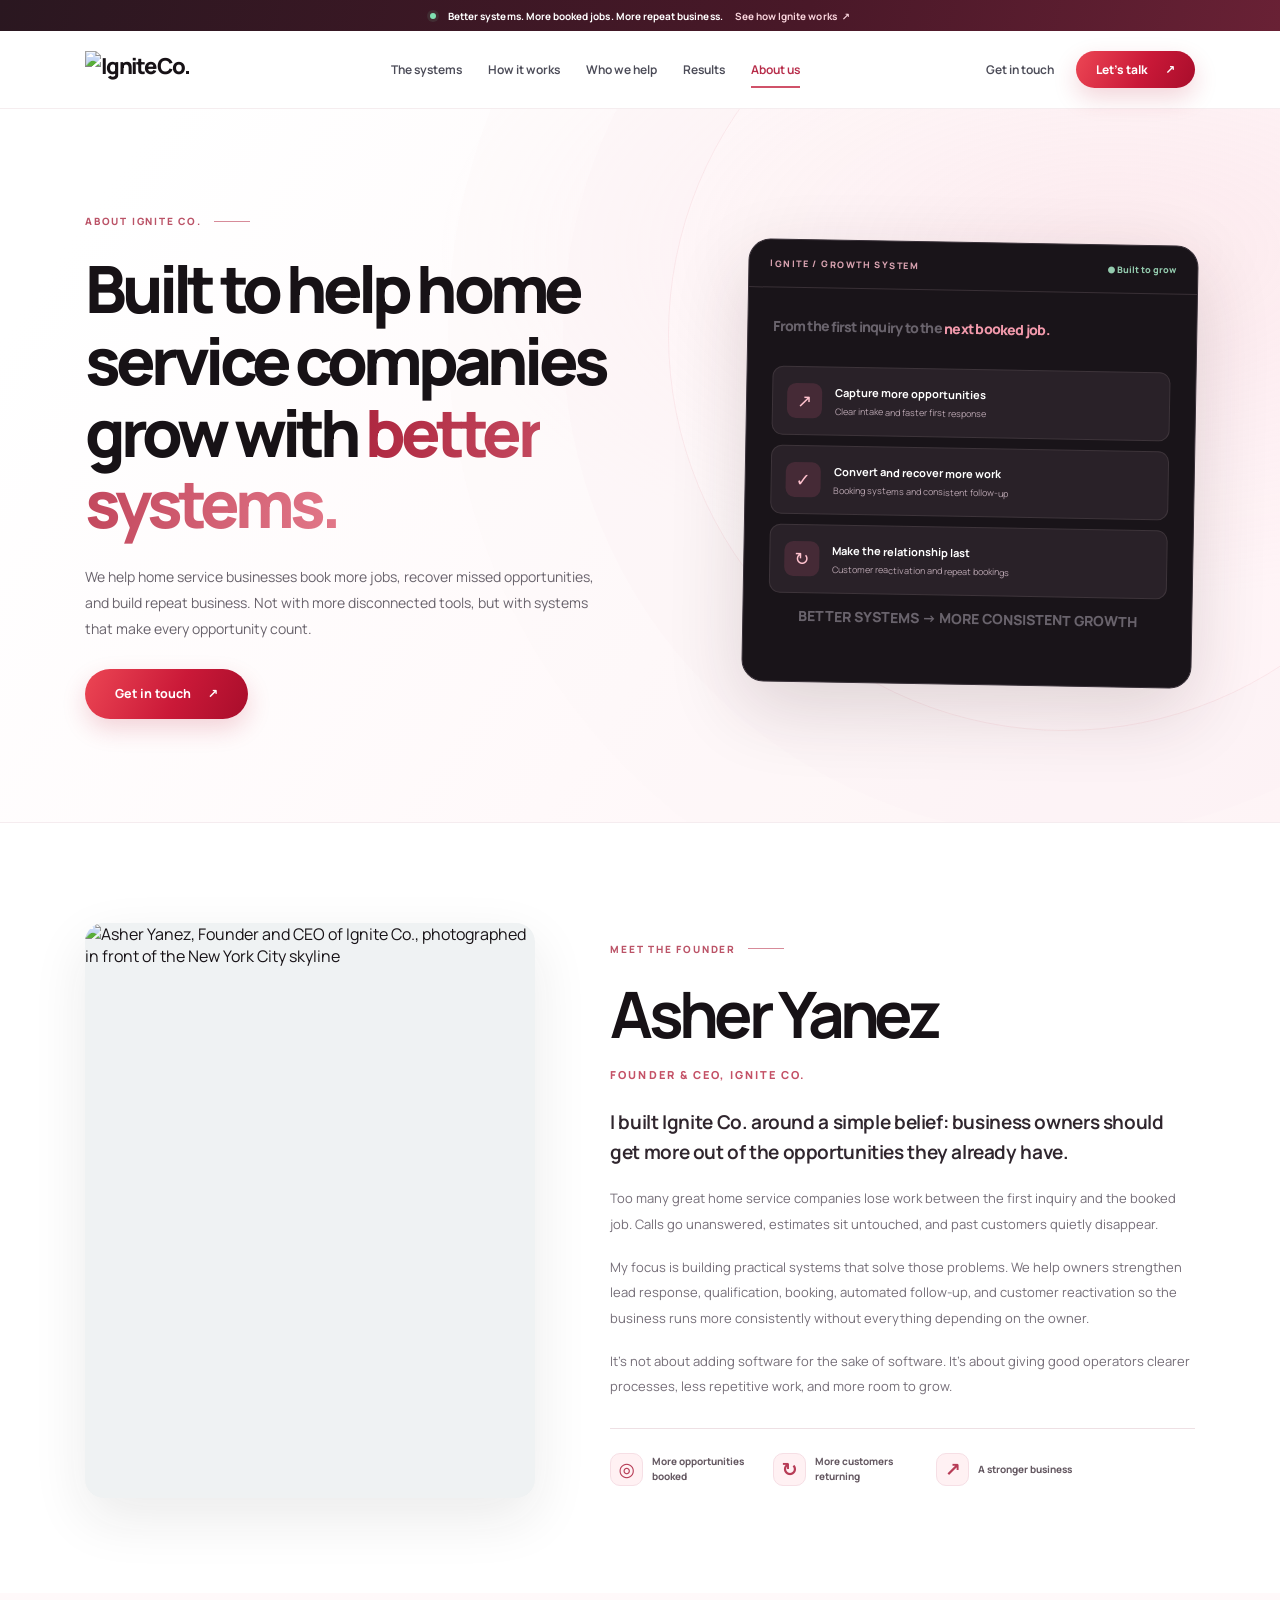
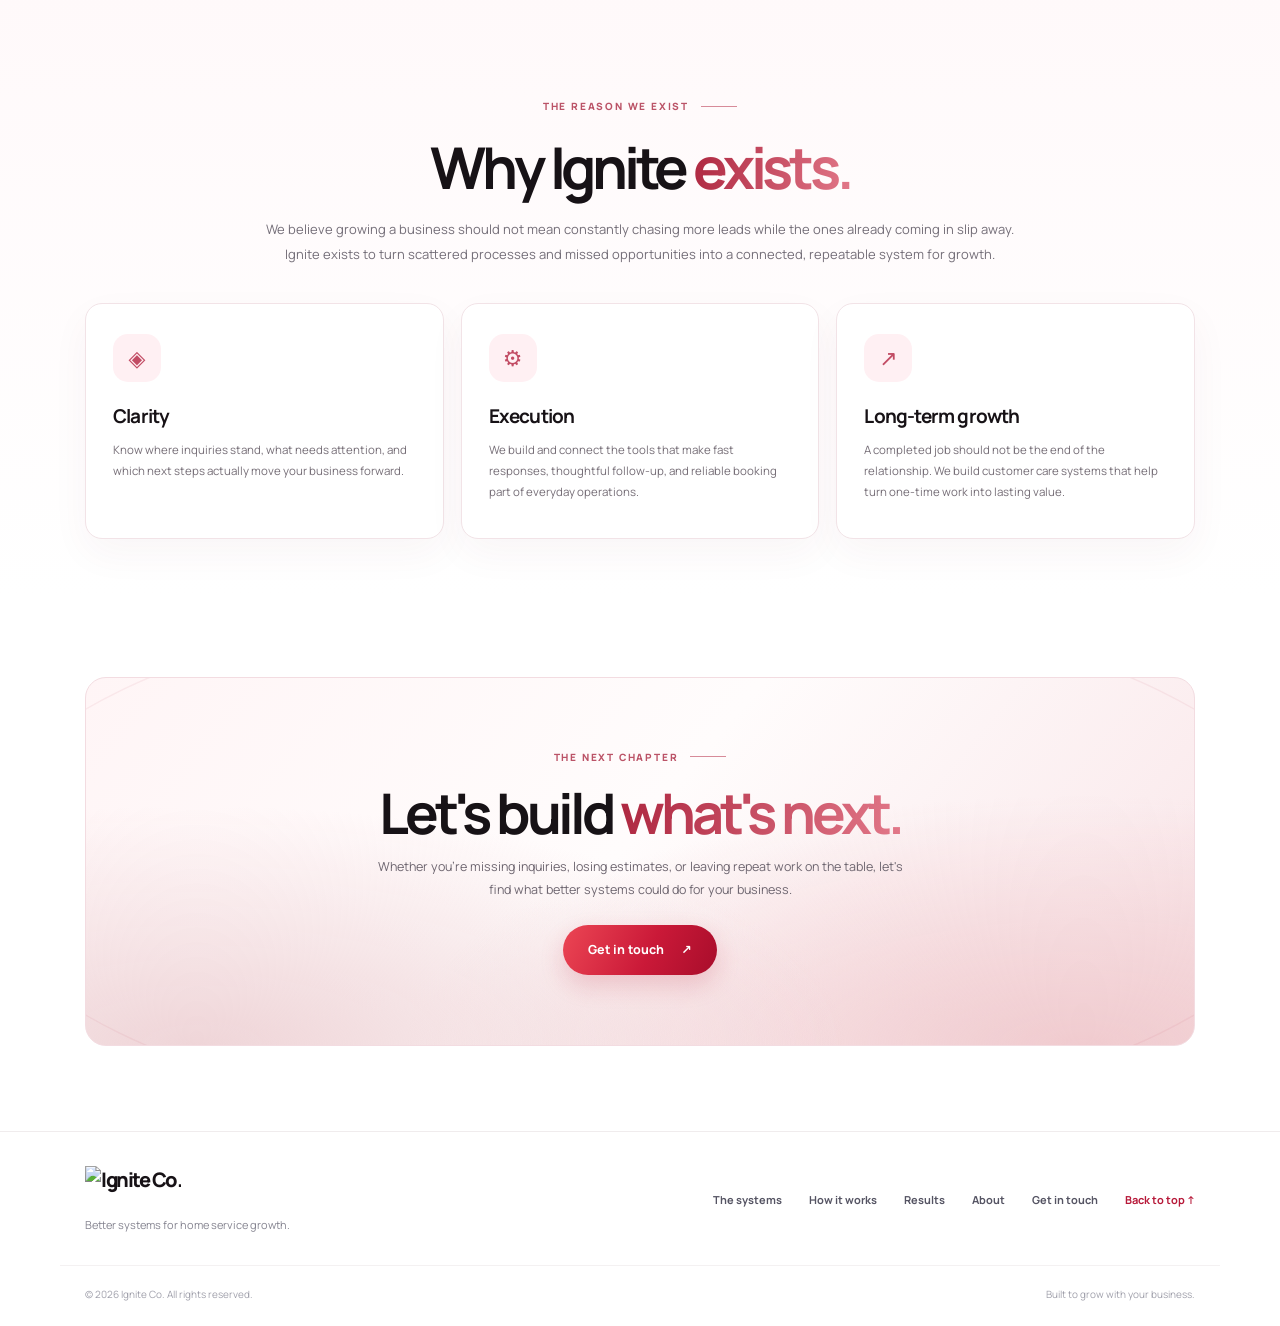
==== about.html @ 71e0bcae "Create Ignite Co. About Us and founder page" ====
<!doctype html>
<html lang="en">
<head>
  <meta charset="UTF-8" />
  <meta name="viewport" content="width=device-width, initial-scale=1" />
  <meta name="theme-color" content="#fff8f8" />
  <meta name="description" content="Meet Asher Yanez, Founder and CEO of Ignite Co. Discover why Ignite builds better lead response, booking, follow-up, and repeat-customer systems for home service businesses." />
  <link rel="canonical" href="https://www.igniteco.org/about.html" />
  <meta property="og:type" content="website" />
  <meta property="og:title" content="About Ignite Co. | Better Systems for Home Service Growth" />
  <meta property="og:description" content="Meet the founder and discover why Ignite Co. helps home service companies book more jobs and earn repeat business through stronger systems." />
  <meta property="og:url" content="https://www.igniteco.org/about.html" />
  <meta property="og:image" content="https://www.igniteco.org/asher-yanez.webp" />
  <link rel="icon" href="https://assets.cdn.filesafe.space/bF1dT8IAVuvat84LkAVe/media/6a03b7c8f90b5bc73b099791.png" type="image/png" />
  <link rel="preconnect" href="https://fonts.googleapis.com" />
  <link rel="preconnect" href="https://fonts.gstatic.com" crossorigin />
  <link href="https://fonts.googleapis.com/css2?family=DM+Sans:wght@400;500;600;700&family=Manrope:wght@400;500;600;700;800&display=swap" rel="stylesheet" />
  <link rel="stylesheet" href="./styles.css" />
  <link rel="stylesheet" href="./enhancements.css" />
  <link rel="stylesheet" href="./about.css" />
  <script type="application/ld+json">{"@context":"https://schema.org","@type":"AboutPage","url":"https://www.igniteco.org/about.html","name":"About Ignite Co.","description":"About Ignite Co. and its founder, Asher Yanez.","mainEntity":{"@type":"Organization","name":"Ignite Co.","url":"https://www.igniteco.org/","founder":{"@type":"Person","name":"Asher Yanez","jobTitle":"Founder and CEO"}}}</script>
  <title>About Ignite Co. | Meet Founder & CEO Asher Yanez</title>
</head>
<body class="about-page">
  <div class="announcement"><span class="announcement-dot"></span><span>Better systems. More booked jobs. More repeat business.</span><a href="./#how-it-works">See how Ignite works <span aria-hidden="true">↗</span></a></div>
  <header class="header" id="top">
    <div class="nav-shell">
      <a class="brand" href="./" aria-label="Ignite Co. homepage"><img class="brand-logo" src="https://assets.cdn.filesafe.space/bF1dT8IAVuvat84LkAVe/media/6a03b7c8f90b5bc73b099791.png" alt="Ignite Co." /></a>
      <nav class="nav-links" aria-label="Main navigation"><a href="./#systems">The systems</a><a href="./#how-it-works">How it works</a><a href="./#industries">Who we help</a><a href="./#results">Results</a><a href="./about.html" class="nav-active" aria-current="page">About us</a></nav>
      <div class="nav-actions"><a class="nav-contact" href="./#contact">Get in touch</a><a href="./#contact" class="btn btn-dark btn-nav">Let's talk <span aria-hidden="true">↗</span></a></div>
      <button class="menu-toggle" id="menu-toggle" aria-label="Open navigation" aria-expanded="false" aria-controls="mobile-menu" type="button"><span></span><span></span><span></span></button>
    </div>
    <nav id="mobile-menu" class="mobile-menu" aria-label="Mobile navigation" hidden><a href="./">Home</a><a href="./#systems">The systems</a><a href="./#how-it-works">How it works</a><a href="./#industries">Who we help</a><a href="./#results">Results</a><a href="./about.html" aria-current="page">About us</a><a class="mobile-cta" href="./#contact">Let's talk ↗</a></nav>
  </header>
  <main>
    <section class="about-hero" aria-labelledby="about-title">
      <div class="container about-hero-layout">
        <div>
          <span class="about-eyebrow">ABOUT IGNITE CO.</span>
          <h1 id="about-title">Built to help home service companies grow with <em>better systems.</em></h1>
          <p>We help home service businesses book more jobs, recover missed opportunities, and build repeat business. Not with more disconnected tools, but with systems that make every opportunity count.</p>
          <a class="btn btn-dark btn-large" href="./#contact">Get in touch <span aria-hidden="true">↗</span></a>
        </div>
        <div class="about-hero-diagram" aria-label="Ignite Co. growth framework">
          <div class="about-diagram-top"><span>IGNITE / GROWTH SYSTEM</span><span>● Built to grow</span></div>
          <div class="about-diagram-inner">
            <p class="about-diagram-heading">From the first inquiry to the <span>next booked job.</span></p>
            <div class="about-diagram-step"><span class="about-diagram-icon" aria-hidden="true">↗</span><div><strong>Capture more opportunities</strong><small>Clear intake and faster first response</small></div></div>
            <div class="about-diagram-step"><span class="about-diagram-icon" aria-hidden="true">✓</span><div><strong>Convert and recover more work</strong><small>Booking systems and consistent follow-up</small></div></div>
            <div class="about-diagram-step"><span class="about-diagram-icon" aria-hidden="true">↻</span><div><strong>Make the relationship last</strong><small>Customer reactivation and repeat bookings</small></div></div>
            <p class="about-diagram-end">BETTER SYSTEMS → MORE CONSISTENT GROWTH</p>
          </div>
        </div>
      </div>
    </section>
    <section class="about-founder" aria-labelledby="founder-name">
      <div class="container about-founder-layout">
        <div class="about-portrait"><img src="./asher-yanez.webp" alt="Asher Yanez, Founder and CEO of Ignite Co., photographed in front of the New York City skyline" width="460" height="691" fetchpriority="high" /></div>
        <div class="about-founder-info">
          <span class="about-eyebrow">MEET THE FOUNDER</span>
          <h2 id="founder-name">Asher Yanez</h2>
          <span class="about-role">Founder &amp; CEO, Ignite Co.</span>
          <p class="about-founder-lead">I built Ignite Co. around a simple belief: business owners should get more out of the opportunities they already have.</p>
          <p>Too many great home service companies lose work between the first inquiry and the booked job. Calls go unanswered, estimates sit untouched, and past customers quietly disappear.</p>
          <p>My focus is building practical systems that solve those problems. We help owners strengthen lead response, qualification, booking, automated follow-up, and customer reactivation so the business runs more consistently without everything depending on the owner.</p>
          <p>It's not about adding software for the sake of software. It's about giving good operators clearer processes, less repetitive work, and more room to grow.</p>
          <div class="about-founder-signature">
            <div><i aria-hidden="true">◎</i> More opportunities booked</div>
            <div><i aria-hidden="true">↻</i> More customers returning</div>
            <div><i aria-hidden="true">↗</i> A stronger business</div>
          </div>
        </div>
      </div>
    </section>
    <section class="about-purpose" aria-labelledby="about-why">
      <div class="container">
        <div class="about-purpose-head">
          <span class="about-eyebrow">THE REASON WE EXIST</span>
          <h2 id="about-why" class="about-section-title">Why Ignite <em>exists.</em></h2>
          <p>We believe growing a business should not mean constantly chasing more leads while the ones already coming in slip away. Ignite exists to turn scattered processes and missed opportunities into a connected, repeatable system for growth.</p>
        </div>
        <div class="about-values">
          <article class="about-value"><span class="about-value-icon" aria-hidden="true">◈</span><h3>Clarity</h3><p>Know where inquiries stand, what needs attention, and which next steps actually move your business forward.</p></article>
          <article class="about-value"><span class="about-value-icon" aria-hidden="true">⚙</span><h3>Execution</h3><p>We build and connect the tools that make fast responses, thoughtful follow-up, and reliable booking part of everyday operations.</p></article>
          <article class="about-value"><span class="about-value-icon" aria-hidden="true">↗</span><h3>Long-term growth</h3><p>A completed job should not be the end of the relationship. We build customer care systems that help turn one-time work into lasting value.</p></article>
        </div>
      </div>
    </section>
    <section class="about-ending" aria-labelledby="about-cta-title">
      <div class="container"><div class="about-ending-card">
        <span class="about-eyebrow">THE NEXT CHAPTER</span>
        <h2 id="about-cta-title">Let's build <em>what's next.</em></h2>
        <p>Whether you're missing inquiries, losing estimates, or leaving repeat work on the table, let's find what better systems could do for your business.</p>
        <a href="./#contact" class="btn btn-dark btn-large">Get in touch <span aria-hidden="true">↗</span></a>
      </div></div>
    </section>
  </main>
  <footer class="footer about-footer">
    <div class="container footer-inner">
      <div><a class="brand footer-brand" href="./"><img class="brand-logo" src="https://assets.cdn.filesafe.space/bF1dT8IAVuvat84LkAVe/media/6a03b7c8f90b5bc73b099791.png" alt="Ignite Co." loading="lazy" /></a><p>Better systems for home service growth.</p></div>
      <div class="footer-right"><a href="./#systems">The systems</a><a href="./#how-it-works">How it works</a><a href="./#results">Results</a><a href="./about.html" aria-current="page">About</a><a href="./#contact">Get in touch</a><a href="#top" class="back-top">Back to top ↑</a></div>
    </div>
    <div class="container footer-bottom"><span>© <span id="year">2026</span> Ignite Co. All rights reserved.</span><span>Built to grow with your business.</span></div>
  </footer>
  <script src="./about.js" defer></script>
</body>
</html>
---- styles.css ----
:root{--ink:#100c0d;--muted:#747680;--line:#e7e8eb;--brand:#da5b70;--purple:#f4788d;--green:#68dba1;--font:'Manrope',system-ui,-apple-system,BlinkMacSystemFont,sans-serif}*{box-sizing:border-box}html{scroll-behavior:smooth;scroll-padding-top:96px}body{margin:0;color:var(--ink);font-family:var(--font);background:#fff;-webkit-font-smoothing:antialiased;overflow-x:hidden}a{color:inherit;text-decoration:none}button,input,select{font:inherit}button{cursor:pointer}.ambient{pointer-events:none;position:absolute;z-index:-1;top:26px;left:0;right:0;height:985px;background:radial-gradient(ellipse 37% 38% at 19% 7%,rgba(243,182,192,.53),transparent 80%),radial-gradient(ellipse 41% 43% at 84% 2%,rgba(245,197,205,.50),transparent 78%),radial-gradient(ellipse 40% 31% at 50% 22%,rgba(248,211,217,.38),transparent 84%),linear-gradient(#fefafb,#fff 70%)}.ambient:after{content:'';position:absolute;inset:0;background-image:linear-gradient(to right,rgba(73,34,40,.046) 1px,transparent 1px),linear-gradient(to bottom,rgba(73,34,40,.046) 1px,transparent 1px);background-size:48px 48px;mask-image:linear-gradient(to bottom,#000 2%,transparent 91%)}.announcement{height:31px;background:linear-gradient(95deg,#3d292c,#50393d 73%,#3b2f31);color:#fff;display:flex;align-items:center;justify-content:center;gap:12px;font-size:10px;font-weight:700;letter-spacing:.005em}.announcement-dot,.pulse-dot{display:inline-block;width:6px;height:6px;background:#80e1b2;border-radius:50%;box-shadow:0 0 0 3px rgba(128,225,178,.10)}.announcement a{color:#f7d5da;display:flex;gap:5px;align-items:center}.header{position:relative;z-index:30}.nav-shell{max-width:1160px;padding:0 25px;margin:auto;height:77px;display:flex;align-items:center;justify-content:space-between;gap:24px}.brand{display:inline-flex;align-items:center;gap:9px;letter-spacing:-.075em;font-size:22px;font-weight:800;white-space:nowrap}.brand-icon{display:inline-grid;place-items:center;width:26px;height:26px;color:#100d0e}.brand-icon svg{height:25px;width:25px}.brand-co{color:#d16a7b}.nav-links{display:flex;align-items:center;gap:35px;margin-left:54px}.nav-links a,.nav-contact{font-size:12px;font-weight:650;color:#4c4c58;transition:color .18s}.nav-links a:hover,.nav-contact:hover{color:#d05f72}.nav-actions{display:flex;gap:22px;align-items:center}.btn{border-radius:99px;border:0;display:inline-flex;align-items:center;justify-content:center;gap:17px;font-weight:750;line-height:1.15;white-space:nowrap;transition:transform .2s ease,box-shadow .2s ease,background .2s ease}.btn:hover{transform:translateY(-2px)}.btn-dark{background:#141011;color:#fff;box-shadow:0 8px 20px rgba(20,16,17,.09)}.btn-dark:hover{background:#31292a;box-shadow:0 12px 25px rgba(20,16,17,.16)}.btn-nav{font-size:12px;padding:12px 20px}.btn-large{font-size:12.5px;padding:18px 25px;min-height:48px}.btn-soft{background:#f1f1f3;color:#1c1b20}.btn-soft:hover{background:#ece8e9}.menu-toggle{display:none;border:0;background:transparent;padding:12px}.menu-toggle span{display:block;height:2px;width:22px;margin:4px 0;background:#111}.mobile-menu{display:none}.hero{text-align:center;padding:34px 0 0}.hero-eyebrow{display:inline-flex;align-items:center;gap:8px;background:rgba(255,255,255,.65);border:1px solid #f6e9eb;box-shadow:0 2px 14px rgba(195,96,113,.05);padding:8px 14px;border-radius:999px;font-size:10px;letter-spacing:.03em;font-weight:800;color:#7f6468}.eyebrow-spark{color:#e2667b;font-size:15px}.hero h1{max-width:1120px;margin:24px auto 18px;line-height:1.115;letter-spacing:-.07em;font-size:clamp(44px,5.35vw,78px);font-weight:800}.hero h1 span{display:block}.hero h1 .muted{color:#858590;letter-spacing:-.073em}.hero-description{max-width:630px;margin:24px auto 0;font-size:15px;font-weight:500;line-height:1.8;color:#555663;letter-spacing:-.025em}.hero-actions{display:flex;justify-content:center;gap:10px;margin-top:29px}.play-arrow{font-size:9px}.hero-caption{font-size:10px;font-weight:600;color:#858793;margin:17px 0 0;display:flex;align-items:center;gap:8px;justify-content:center}.green-spark{height:6px;width:6px;border-radius:100%;background:#71c5a4}.showcase-wrap{position:relative;max-width:1075px;margin:55px auto 0;padding:0 20px;isolation:isolate}.halo{position:absolute;z-index:-1;filter:blur(55px);pointer-events:none}.halo-one{width:600px;height:180px;top:-48px;left:4%;background:rgba(244,115,137,.24)}.halo-two{width:500px;height:220px;bottom:0;right:1%;background:rgba(232,102,124,.12)}.workspace{overflow:hidden;text-align:left;border-radius:22px 22px 13px 13px;background:#110e0f;color:#f4f4f5;box-shadow:0 33px 75px rgba(29,21,22,.17),0 5px 18px rgba(29,21,22,.08);border:1px solid rgba(17,17,17,.6);min-height:531px}.workspace-topbar{height:42px;border-bottom:1px solid #242529;display:flex;align-items:center;justify-content:space-between;padding:0 17px;background:#101113}.mac-dots{display:flex;gap:6px}.mac-dots i{height:8px;width:8px;border-radius:50%;background:#ff6660}.mac-dots i:nth-child(2){background:#ffc446}.mac-dots i:nth-child(3){background:#31c96c}.workspace-title{font-size:9px;letter-spacing:.12em;color:#868994;font-weight:800;margin-left:56px}.workspace-symbol{font-size:14px;color:#ef7f92}.workspace-live{display:flex;align-items:center;gap:7px;border:1px solid #28443a;background:#162b25;color:#90dfb0;border-radius:40px;padding:5px 10px;font-size:9px;font-weight:800}.workspace-live>span,.live-pill>span{width:5px;height:5px;background:#75dca7;border-radius:50%}.workspace-body{display:grid;grid-template-columns:215px 1fr;min-height:489px}.workspace-side{position:relative;border-right:1px solid #26272a;background:#111214;padding:20px 11px 17px}.side-brand{display:flex;gap:9px;align-items:center;margin:0 7px 29px}.side-brand-symbol{background:linear-gradient(125deg,#da677a,#d6455d);border-radius:11px;width:32px;height:32px;display:grid;place-items:center;font-size:17px;font-weight:700}.side-brand strong,.side-bottom strong{font-size:11px;display:block;letter-spacing:-.025em}.side-brand small,.side-bottom small{font-size:8px;color:#757680;display:block;margin-top:3px}.sidebar-label{font-size:8px;font-weight:800;color:#62646c;letter-spacing:.13em;padding:0 11px;margin-bottom:11px}.sidebar-item{display:flex;align-items:center;gap:12px;padding:11px 12px;color:#81838c;font-size:10px;font-weight:650;border-radius:8px;margin:2px 0}.sidebar-active{background:#222328;color:#fff}.side-icon{font-size:15px;width:16px;text-align:center;color:#84878e}.sidebar-active .side-icon{color:#f69cab}.active-indicator{margin-left:auto;width:5px;height:5px;background:#f58195;border-radius:50%}.sidebar-second{margin-top:38px}.sidebar-stat{display:flex;align-items:flex-start;gap:9px;padding:9px 11px}.sidebar-stat strong{font-size:9px;color:#e2e4e6;display:block}.sidebar-stat small{font-size:8px;color:#777b84;margin-top:6px;display:block;line-height:1.5}.side-bottom{position:absolute;bottom:14px;left:17px;right:16px;border-top:1px solid #2b2c30;padding-top:17px;display:flex;gap:8px;align-items:center}.side-avatar{width:28px;height:28px;background:#3a282b;color:#f4bfc8;border-radius:8px;display:grid;place-items:center;font-size:9px;font-weight:800}.side-bottom-more{margin-left:auto;font-size:19px;color:#777}.workspace-main{padding:26px 28px 19px;min-width:0}.demo-heading{display:flex;justify-content:space-between;align-items:flex-start;gap:16px}.demo-kicker{font-size:8px;letter-spacing:.14em;color:#de7889;font-weight:800;margin-bottom:9px}.demo-heading h2{font-size:20px;letter-spacing:-.052em;margin:0;font-weight:800}.demo-heading p{color:#85868f;font-size:10px;margin:7px 0 0}.live-pill{display:flex;align-items:center;gap:6px;padding:8px 10px;font-size:9px;border:1px solid #2c3034;color:#999ca4;border-radius:50px;white-space:nowrap}.journey-topline{display:flex;justify-content:space-between;align-items:center;gap:10px;margin:26px 0 12px;font-size:10px;color:#d1d1d8}.journey-topline>span:first-child{display:flex;align-items:center;gap:7px}.journey-avatar{background:#3f2a2e;border-radius:50%;width:23px;height:23px;color:#f6c9d0;font-size:8px;display:inline-grid;place-items:center;font-weight:800}.journey-divider{color:#4b4c54;margin:0 5px}.journey-created{border:1px solid #31363a;border-radius:20px;color:#95979e;padding:6px 10px;font-size:9px}.journey-grid{display:grid;grid-template-columns:1fr 1.03fr;gap:13px}.journey-left,.activity-card{border:1px solid #2b2d31;background:#17181b;border-radius:12px;overflow:hidden}.journey-left{padding:16px 13px 10px}.journey-title-row{display:flex;justify-content:space-between;font-size:10px;font-weight:750;margin:0 4px 14px}.journey-title-row span:last-child{font-size:9px;color:#878894}.journey-step{position:relative;display:flex;align-items:center;gap:10px;padding:10px 9px;border:1px solid transparent;border-radius:8px;min-height:51px;transition:background .3s,border-color .3s,opacity .3s;opacity:.42}.journey-step.active{background:#2d2425;border-color:#5c3c41;opacity:1}.journey-step.completed{opacity:.9}.step-mark{flex:0 0 23px;height:23px;border-radius:7px;border:1px solid #3b3a42;background:#28292d;color:#a5a5b0;font-size:8px;display:grid;place-items:center;font-weight:800;z-index:1}.journey-step.active .step-mark{color:#fae1e5;border-color:#845059;background:#493034}.journey-step.completed .step-mark{background:#224238;color:#9adab7;border-color:#2c6549}.step-copy{min-width:0}.step-copy strong{display:block;font-size:10px;font-weight:700}.step-copy small{display:block;font-size:8px;color:#858590;margin-top:4px;white-space:nowrap}.step-state{margin-left:auto;width:7px;height:7px;border-radius:50%;background:#55525f;flex:0 0 7px}.journey-step.active .step-state{background:#f7a1af;box-shadow:0 0 0 4px rgba(247,161,175,.12)}.journey-step.completed .step-state{background:#7bdca2}.journey-right{min-width:0;display:flex;flex-direction:column;gap:10px}.activity-card{flex:1;display:flex;flex-direction:column;padding:14px;min-height:291px}.activity-header{display:flex;align-items:center;gap:7px;color:#e9aab5;letter-spacing:.04em;font-size:8px;font-weight:800}.activity-icon{height:21px;width:21px;border-radius:6px;background:#45292d;color:#f3b5bf;display:grid;place-items:center;font-size:13px}.activity-time{margin-left:auto;color:#777982;font-size:8px;font-weight:600;letter-spacing:0}.activity-visual{height:100px;position:relative;display:flex;align-items:center;justify-content:center;overflow:hidden}.visual-ring{height:70px;width:70px;border:1px solid rgba(244,159,173,.28);border-radius:50%;display:grid;place-items:center;box-shadow:0 0 0 12px rgba(228,114,133,.055),0 0 0 24px rgba(228,114,133,.028),0 0 25px rgba(232,105,126,.1);background:radial-gradient(circle at 30% 30%,#45262b,#332224)}.visual-ring span{font-size:34px;color:#f3b8c2;line-height:1;transition:transform .4s}.visual-line{position:absolute;width:60px;height:1px;background:linear-gradient(90deg,transparent,#7b535a,transparent)}.line-a{left:10px;top:37px;transform:rotate(-24deg)}.line-b{right:10px;bottom:35px;transform:rotate(23deg)}.activity-card h3{font-size:13px;line-height:1.4;margin:10px 0 6px;letter-spacing:-.035em}.activity-card p{font-size:9px;color:#9697a0;line-height:1.7;margin:0 0 13px}.activity-footer{border-top:1px solid #2c2d34;margin-top:auto;padding-top:12px;font-size:8px;color:#9b9da4}.activity-footer>span{display:flex;align-items:center;gap:7px}.check-dot{background:#244b39;color:#8de1b0;width:14px;height:14px;display:grid;place-items:center;font-weight:900;font-size:9px;border-radius:50%}.mini-notification{display:flex;align-items:center;gap:10px;padding:11px 13px;background:#201a1b;border:1px solid #2b2e33;border-radius:9px}.mini-notification-icon{display:grid;place-items:center;width:24px;height:24px;border-radius:7px;background:#233b32;color:#9cdeb8}.mini-notification strong{display:block;font-size:9px}.mini-notification small{display:block;color:#858691;font-size:8px;margin-top:4px}.mini-glow{height:5px;width:5px;background:#79d4a2;border-radius:50%;margin-left:auto;box-shadow:0 0 10px #79d4a2}.demo-bottom{display:flex;align-items:center;justify-content:space-between;gap:20px;margin-top:16px}.demo-progress{display:flex;align-items:center;gap:10px;color:#777b83;font-size:9px}.progress-track{width:94px;height:3px;background:#303137;border-radius:20px;overflow:hidden}.progress-track span{display:block;height:100%;background:linear-gradient(90deg,#cb5367,#f4a0ae);width:20%;transition:width .35s}.demo-controls{display:flex;gap:9px}.reset-btn,.demo-next{border:1px solid #37393e;color:#aaaab2;border-radius:7px;background:transparent;font-size:9px;padding:10px 12px;font-weight:750}.demo-next{background:#fbe7ea;color:#361e22;border-color:#fbe7ea;display:flex;align-items:center;gap:20px}.demo-next:hover{background:#fff}.showcase-footnote{display:flex;align-items:center;justify-content:center;gap:17px;margin:20px 0 0;color:#9999a4;font-size:9px;font-weight:650}.footnote-line{width:32px;height:1px;background:#e4ddde}.container{max-width:1160px;padding:0 25px;margin:auto}.section{padding:130px 0}.section-label{display:inline-flex;align-items:center;gap:9px;letter-spacing:.12em;font-size:10px;font-weight:800;color:#c75c6e}.section-label>span{display:inline-block;width:7px;height:7px;border-radius:50%;background:#e0788a;box-shadow:0 0 0 4px #fcf0f2}.section h2,.cta-card h2{font-size:clamp(34px,3.55vw,52px);letter-spacing:-.065em;font-weight:800;line-height:1.18;margin:19px 0}.section h2 em,.cta-card h2 em{font-style:normal;color:#9b97a6}.section-head p,.center-head p,.pillars-layout>div>p{font-size:14px;line-height:1.85;color:#70717b;letter-spacing:-.015em}.split-head{display:grid;grid-template-columns:1fr 360px;align-items:end;gap:80px}.split-head h2{max-width:560px}.split-head p{margin-bottom:23px}.problem-grid{display:grid;grid-template-columns:repeat(3,minmax(0,1fr));gap:15px;margin-top:49px}.problem-card{background:#fafafa;border:1px solid #ededf0;border-radius:17px;padding:27px 27px 0;min-height:359px;overflow:hidden;position:relative}.problem-icon{height:39px;width:39px;display:grid;place-items:center;background:#fcf0f2;border:1px solid #fbe8eb;color:#c25a6b;border-radius:11px}.problem-icon svg{width:19px;height:19px}.problem-overline{font-size:9px;color:#af8289;font-weight:800;letter-spacing:.12em;margin:24px 0 8px}.problem-card h3{font-size:19px;letter-spacing:-.045em;line-height:1.35;margin:0 0 7px}.problem-card>p:not(.problem-overline){font-size:11px;line-height:1.7;color:#73737f;max-width:275px;margin:0}.card-graphic{position:relative;height:118px;margin-top:22px;overflow:hidden}.graphic-attract:before,.graphic-attract:after{content:'';position:absolute;left:50%;top:65%;width:210px;height:85px;border:1px solid #f6d7dc;border-radius:50%;transform:translate(-50%,-50%)}.graphic-attract:after{width:110px;height:110px}.attract-center{position:absolute;left:50%;top:65%;transform:translate(-50%,-50%);background:#fceaed;color:#ce5367;height:43px;width:43px;display:grid;place-items:center;border-radius:13px;font-size:24px;z-index:2}.attract-dot{position:absolute;width:11px;height:11px;border-radius:50%;background:#eb6f84;box-shadow:0 0 0 5px #fcebee}.dot-one{top:25%;left:27%}.dot-two{top:46%;right:19%;background:#79c7a4;box-shadow:0 0 0 5px #e1f4ec}.dot-three{top:87%;left:20%}.graphic-respond{display:flex;flex-direction:column;align-items:flex-start;padding-top:3px;gap:8px}.chat-bubble{padding:12px 17px;border-radius:11px;background:#f2edee;color:#6b6c7a;font-size:10px;box-shadow:0 3px 10px #00000008}.response-chat{align-self:flex-end;background:#f8d5db;color:#783641}.tiny-check{font-weight:900;color:#b14a5b;margin-right:5px}.graphic-convert{display:flex;flex-direction:column;align-items:center;justify-content:center;margin:15px 20px 0;background:#f0f8f4;border:1px solid #dceee2;border-radius:12px;height:118px;box-shadow:0 18px 30px rgba(51,139,96,.06)}.booking-check{display:grid;place-items:center;border-radius:50%;width:28px;height:28px;background:#59ba88;color:#fff;font-size:15px;margin-bottom:8px}.graphic-convert>span:nth-child(2){font-size:11px;font-weight:800}.graphic-convert small{font-size:9px;color:#7b9a87;margin-top:4px}.process-section{background:#fbf8f9;border-top:1px solid #f5f2f3;border-bottom:1px solid #f3f0f1}.center-head{text-align:center;max-width:630px;margin:0 auto}.center-head p{max-width:530px;margin:14px auto 0}.process-line{display:grid;grid-template-columns:repeat(4,1fr);margin-top:68px;position:relative;gap:31px}.process-line:before{content:'';position:absolute;top:37px;left:12%;right:12%;border-top:1px dashed #e5d7d9}.process-item{position:relative;z-index:1;text-align:center}.process-number{display:block;font-size:10px;color:#b28b92;margin-bottom:15px;font-weight:800;letter-spacing:.07em}.process-icon{width:60px;height:60px;border:1px solid #f7e6e9;background:#fff;border-radius:17px;display:grid;place-items:center;margin:auto;color:#d06476;font-size:27px;box-shadow:0 10px 24px rgba(130,89,96,.045)}.process-item h3{font-size:16px;letter-spacing:-.04em;margin:21px 0 7px}.process-item p{color:#777984;font-size:11px;line-height:1.85;margin:0 auto;max-width:230px}.pillars-layout{display:grid;grid-template-columns:1fr 1fr;gap:130px;align-items:center}.pillars-layout h2{margin-top:18px}.pillars-layout>div>p{margin:20px 0 25px;max-width:420px}.text-link{font-size:12px;font-weight:800;border-bottom:1px solid #ebb9c2;padding-bottom:9px;display:inline-flex;gap:22px;color:#9a4957}.pillars-stack{border-top:1px solid #ede9e9}.pillar-row{display:grid;grid-template-columns:46px 1fr 21px;gap:14px;align-items:flex-start;padding:22px 0;border-bottom:1px solid #ede9e9}.pillar-glyph{height:36px;width:36px;display:grid;place-items:center;border-radius:9px;background:#fdf3f5;color:#ce5d70;font-size:21px}.pillar-row h3{font-size:13px;letter-spacing:-.03em;margin:0 0 6px}.pillar-row p{font-size:11px;line-height:1.7;color:#858590;margin:0}.pillar-index{color:#a8a7b2;font-size:9px;font-weight:800}.industries-section{background:linear-gradient(135deg,#fefcfc,#fcf8f8 75%)}.industry-tags{display:flex;justify-content:center;flex-wrap:wrap;gap:13px;max-width:940px;margin:45px auto 0}.industry-tags>span{display:flex;align-items:center;gap:11px;padding:14px 18px;background:#fff;border:1px solid #efeaeb;border-radius:11px;font-size:12px;font-weight:700;color:#4a4955;box-shadow:0 5px 14px rgba(50,31,34,.018)}.industry-tags i{display:grid;place-items:center;height:27px;width:27px;border-radius:8px;background:#fbeef0;color:#d16778;font-size:17px;font-style:normal;line-height:1}.cta-section{padding:100px 0}.cta-card{background:#1a1415;border-radius:24px;position:relative;isolation:isolate;overflow:hidden;min-height:535px;padding:65px 55px;display:grid;grid-template-columns:1fr .9fr;gap:65px;align-items:center}.cta-orb{position:absolute;pointer-events:none;z-index:-1;border-radius:50%;filter:blur(50px)}.orb-a{height:280px;width:300px;background:rgba(212,88,108,.28);top:-100px;left:8%}.orb-b{height:290px;width:240px;background:rgba(143,65,78,.18);bottom:-130px;right:21%}.cta-text h2{color:#fff;font-size:clamp(36px,3.5vw,51px);margin:23px 0;line-height:1.22}.cta-text h2 em{color:#e28a99}.cta-text p{color:#a8a6b1;font-size:13px;line-height:1.9;max-width:420px}.cta-card .section-label{color:#f3a8b4}.contact-panel{background:#fff;border-radius:18px;padding:26px 27px;color:#1a1415;box-shadow:0 19px 70px rgba(0,0,0,.14)}.panel-heading{display:flex;justify-content:space-between;align-items:flex-start;margin-bottom:18px}.panel-kicker{color:#bd6c79;font-size:9px;letter-spacing:.12em;font-weight:800}.panel-heading h3{font-size:20px;margin:6px 0 0;letter-spacing:-.06em}.panel-arrow{display:grid;place-items:center;width:31px;height:31px;border:1px solid #f6ecee;border-radius:50%;font-size:15px}.contact-panel form label{display:block;color:#52505b;font-size:10px;font-weight:750;margin-bottom:6px}.contact-panel form input,.contact-panel form select{display:block;width:100%;border:1px solid #ece5e6;background:#fdfbfb;border-radius:7px;padding:11px 12px;color:#2d2425;font-size:11px;outline:none;margin-bottom:13px;min-height:39px}.contact-panel form input:focus,.contact-panel form select:focus{border-color:#ef7f92;box-shadow:0 0 0 3px rgba(218,100,119,.11)}.contact-panel form input::placeholder{color:#a1a1ad}.two-fields{display:grid;grid-template-columns:1fr 1fr;gap:10px}.honeypot{position:absolute!important;left:-9999px!important;opacity:0!important;height:0!important;pointer-events:none!important}.form-submit{width:100%;border-radius:8px;padding:14px;margin-top:4px;font-size:11px;justify-content:space-between}.form-message{font-size:11px;line-height:1.5;margin:9px 0 0;min-height:0;color:#426b59}.form-message.error{color:#bd485a}.form-privacy{text-align:center;color:#9a9aa6;font-size:9px;margin:10px 0 0}.footer{border-top:1px solid #f0eced;background:#fff}.footer-inner{display:flex;justify-content:space-between;gap:35px;align-items:center;padding-top:43px;padding-bottom:42px}.footer-brand{font-size:20px}.footer-inner p{font-size:11px;color:#858490;margin:12px 0 0}.footer-right{display:flex;gap:27px;align-items:center}.footer-right a{font-size:11px;color:#555463;font-weight:700}.footer-right a:hover{color:#cb5468}.footer-right .back-top{color:#bd707d}.footer-bottom{border-top:1px solid #f4f1f2;padding-top:21px;padding-bottom:25px;display:flex;justify-content:space-between;color:#a0a0ab;font-size:10px}.reveal{opacity:0;transform:translateY(25px);transition:opacity .65s ease,transform .65s ease}.reveal.visible{opacity:1;transform:translateY(0)}@media(max-width:1100px){.nav-links{gap:21px;margin-left:10px}.workspace-body{grid-template-columns:185px 1fr}.workspace-main{padding:22px 20px}.pillars-layout{gap:60px}.cta-card{gap:35px;padding:55px 38px}}@media(max-width:820px){.nav-links,.nav-actions{display:none}.menu-toggle{display:block}.mobile-menu:not([hidden]){display:flex;flex-direction:column;gap:0;background:rgba(255,255,255,.99);padding:8px 27px 18px;border-top:1px solid #efeff1;border-bottom:1px solid #efeff1;box-shadow:0 15px 30px rgba(0,0,0,.04)}.mobile-menu a{padding:13px 5px;font-size:13px;font-weight:700}.mobile-menu .mobile-cta{color:#c15c6d}.hero{padding-top:27px}.hero h1{font-size:clamp(38px,6.6vw,62px);max-width:790px;padding:0 24px}.hero-description{padding:0 25px;font-size:14px}.showcase-wrap{margin-top:43px;padding:0 17px}.workspace-body{grid-template-columns:1fr}.workspace-side{display:none}.workspace{min-height:0}.workspace-main{padding:21px 20px}.journey-grid{grid-template-columns:1fr 1fr}.section{padding:90px 0}.split-head{grid-template-columns:1fr;gap:6px}.split-head p{margin:0;max-width:670px}.problem-grid{gap:10px}.problem-card{padding:22px 18px 0}.problem-card h3{font-size:16px}.process-line{gap:16px}.pillars-layout{grid-template-columns:1fr;gap:42px}.pillars-layout>div>p{max-width:650px}.cta-card{grid-template-columns:1fr;padding:50px;gap:30px}.cta-text h2{max-width:650px}.cta-text p{max-width:650px}.contact-panel{max-width:540px;width:100%}}@media(max-width:580px){.announcement{font-size:8px;gap:7px;height:31px}.announcement a{font-size:8px}.nav-shell{height:65px;padding:0 20px}.brand{font-size:21px}.hero{padding-top:20px}.hero-eyebrow{font-size:9px;margin:0 15px}.hero h1{font-size:clamp(36px,10.3vw,49px);line-height:1.12;letter-spacing:-.071em;margin:25px auto 0;padding:0 14px}.hero h1 .muted{margin-top:5px}.hero-description{font-size:12px;line-height:1.85;margin-top:19px;padding:0 23px}.hero-actions{margin-top:23px;padding:0 18px;gap:7px}.btn-large{padding:15px 12px;font-size:10px;min-height:47px;gap:9px}.hero-caption{font-size:9px;padding:0 13px;line-height:1.4}.showcase-wrap{padding:0 9px;margin-top:33px}.workspace{border-radius:13px;min-height:0}.workspace-topbar{height:36px;padding:0 10px}.workspace-title{font-size:7px;letter-spacing:.02em;margin:0}.workspace-live{font-size:7px;padding:5px 6px}.mac-dots{gap:3px}.mac-dots i{height:6px;width:6px}.workspace-main{padding:18px 13px 13px}.demo-heading h2{font-size:16px}.demo-heading p{font-size:9px;max-width:230px}.demo-kicker{font-size:7px}.live-pill{font-size:0;padding:7px}.journey-topline{margin:20px 0 10px}.journey-created{display:none}.journey-grid{display:block}.journey-left{padding:12px}.journey-title-row{margin-bottom:8px}.journey-step{min-height:47px;padding:7px 7px}.step-copy small{font-size:8px}.journey-right{margin-top:9px}.activity-card{min-height:0;padding:12px}.activity-visual{display:none}.activity-card h3{font-size:13px;margin-top:12px}.activity-card p{font-size:9px;margin-bottom:11px}.mini-notification{display:none}.demo-bottom{margin-top:13px}.progress-track{width:49px}.demo-controls{gap:5px}.reset-btn,.demo-next{padding:8px;font-size:9px}.demo-next{gap:8px}.showcase-footnote{font-size:8px;gap:5px;margin-top:15px;padding:0 15px;line-height:1.5}.footnote-line{width:10px;flex-shrink:0}.section{padding:75px 0}.container{padding:0 20px}.section h2{font-size:34px;letter-spacing:-.06em}.section-head p,.center-head p,.pillars-layout>div>p{font-size:12px}.problem-grid{grid-template-columns:1fr;gap:12px;margin-top:29px}.problem-card{min-height:255px;padding:23px 23px 0}.problem-card h3{font-size:20px}.problem-card>p:not(.problem-overline){max-width:350px}.card-graphic{max-width:280px;margin:13px auto 0}.graphic-convert{margin:13px auto 0}.process-line{grid-template-columns:1fr 1fr;row-gap:35px;margin-top:44px;gap:26px 12px}.process-line:before{display:none}.process-item h3{font-size:14px}.process-item p{font-size:10px}.process-icon{width:54px;height:54px}.pillars-layout{gap:28px}.pillar-row{grid-template-columns:37px 1fr 18px;gap:8px}.pillar-row h3{font-size:12px}.pillar-row p{font-size:10px}.industry-tags{gap:9px;margin-top:29px}.industry-tags>span{font-size:10px;padding:10px 12px;gap:6px}.industry-tags i{height:23px;width:23px;font-size:14px}.cta-section{padding:50px 0}.cta-section .container{padding:0 10px}.cta-card{padding:35px 17px;border-radius:17px;gap:20px}.cta-text h2{font-size:35px}.cta-text p{font-size:12px}.contact-panel{padding:23px 17px}.panel-heading h3{font-size:19px}.two-fields{grid-template-columns:1fr;gap:0}.footer-inner{display:block;padding-top:35px;padding-bottom:24px}.footer-right{flex-wrap:wrap;gap:18px;margin-top:28px}.footer-bottom{gap:10px;font-size:9px;line-height:1.5}.footer-bottom span:last-child{text-align:right}}@media(prefers-reduced-motion:reduce){*,*:before,*:after{scroll-behavior:auto!important;transition:none!important;animation:none!important}.reveal{opacity:1;transform:none}}
/* Ignite Co. red gradient identity | October 2026.
   Warm crimson, ember and soft rose replace the prior violet/cool-blue theme. */
:root{--brand:#c31837;--purple:#ed5262;--ignite-red:#c31837;--ignite-coral:#f0525b;--ignite-burgundy:#87162b;--ignite-blush:#fff0f1}
.ambient{background:
  radial-gradient(ellipse 40% 39% at 18% 7%,rgba(255,207,207,.54),transparent 81%),
  radial-gradient(ellipse 41% 42% at 83% 3%,rgba(255,174,184,.37),transparent 78%),
  radial-gradient(ellipse 38% 29% at 51% 23%,rgba(255,223,227,.51),transparent 84%),
  linear-gradient(#fff8f8,#fff 70%)}
.ambient:after{background-image:linear-gradient(to right,rgba(115,27,47,.040) 1px,transparent 1px),linear-gradient(to bottom,rgba(115,27,47,.040) 1px,transparent 1px)}
.announcement{background:linear-gradient(105deg,#2a1720 0%,#491828 63%,#692135 100%)}
.announcement a{color:#ffd4dc}
.nav-links a:hover,.nav-contact:hover,.footer-right a:hover,.footer-right .back-top,.mobile-menu .mobile-cta{color:#b71939}
.btn-dark{background:linear-gradient(115deg,#ec4654 0%,#ca1938 56%,#a80d2b 100%);color:#fff;box-shadow:0 10px 25px rgba(188,22,49,.18)}
.btn-dark:hover{background:linear-gradient(115deg,#f65b64 0%,#d82242 53%,#ae1735 100%);box-shadow:0 14px 28px rgba(188,22,49,.24)}
.btn-soft{background:#fff0f1;color:#8d182e}
.btn-soft:hover{background:#ffe4e8}
.hero-eyebrow{border-color:#f7d9de;color:#a3273e;box-shadow:0 2px 14px rgba(196,40,67,.055)}
.eyebrow-spark{color:#d82c48}
.hero h1 .muted{background:linear-gradient(110deg,#99102e 5%,#d82d46 62%,#ef5e5e 100%);-webkit-background-clip:text;background-clip:text;-webkit-text-fill-color:transparent;color:#b31c39}
.halo-one{background:rgba(239,64,83,.19)}
.halo-two{background:rgba(255,153,162,.14)}
.workspace-symbol{color:#f68c99}
.side-brand-symbol{background:linear-gradient(135deg,#fb6b69 0%,#cf1b3c 55%,#90112d 100%)}
.sidebar-active{background:#302025}
.sidebar-active .side-icon{color:#ff9eaa}
.active-indicator{background:#ee5b70}
.demo-kicker{color:#f8909e}
.journey-step.active{background:#302126;border-color:#713545}
.journey-step.active .step-mark{color:#ffe2e7;border-color:#a4485e;background:#612b39}
.journey-step.active .step-state{background:#f36c81;box-shadow:0 0 0 4px rgba(243,108,129,.14)}
.visual-ring{border-color:rgba(251,116,137,.25);background:radial-gradient(circle at 30% 30%,#5a2233,#2c1a23);box-shadow:0 0 0 12px rgba(228,55,81,.06),0 0 0 24px rgba(228,55,81,.03),0 0 25px rgba(228,55,81,.12)}
.visual-ring span{color:#ff9fa9}
.progress-track span{background:linear-gradient(90deg,#d01e3d 0%,#ff7380 100%)}
.demo-next{background:#ffe7ea;color:#762338;border-color:#ffe7ea}
.demo-next:hover{background:#fff5f6}
.section-label{color:#ae203a}
.section-label>span{background:#dc4055;box-shadow:0 0 0 4px #ffedef}
.section h2 em{color:#b12542}
.problem-icon{background:#fff0f2;color:#c52240;border-color:#ffdae0}
.problem-overline{color:#aa354d}
.process-section{background:#fff9f9;border-color:#f9e9eb}
.process-icon{color:#b82642;border-color:#f9dfe3}
.text-link{color:#a51c39;border-color:#edb9c3}
.pillar-glyph{background:#fff0f2;color:#c82240}
.industries-section{background:linear-gradient(135deg,#fffafb 0%,#fff2f3 55%,#fff8f8 100%)}
.industry-tags i{background:#fff0f1;color:#b9213e}
.cta-card{background:#191217}
.orb-a{background:rgba(217,44,77,.27)}
.orb-b{background:rgba(250,91,105,.16)}
.cta-text h2 em{background:linear-gradient(105deg,#ffa4a6,#ff5f72);-webkit-background-clip:text;background-clip:text;-webkit-text-fill-color:transparent;color:#ffa4a6}
.cta-card .section-label{color:#ffa9b5}
.panel-kicker{color:#b52542}
.contact-panel form input:focus,.contact-panel form select:focus{border-color:#df6378;box-shadow:0 0 0 3px rgba(209,38,68,.11)}
---- enhancements.css ----
/* Ignite Co. identity */
.brand-logo{display:block;max-width:174px;width:auto;height:38px;object-fit:contain;object-position:left center}
.footer-brand .brand-logo{height:39px;max-width:180px}
@media(max-width:580px){.brand-logo{height:33px;max-width:155px}}
/* Client proof gallery, positioned immediately below the hero */
.proof-section{position:relative;padding:84px 0 110px;overflow:hidden;background:#fff}
.proof-section:before{content:"";position:absolute;inset:0 0 auto;height:220px;pointer-events:none;background:linear-gradient(180deg,rgba(255,240,242,.68),rgba(255,255,255,0))}
.proof-heading{position:relative;text-align:center;margin-bottom:38px}
.proof-eyebrow{display:inline-flex;align-items:center;gap:9px;font-size:10px;font-weight:800;letter-spacing:.15em;color:#b2223e;text-transform:uppercase}
.proof-eyebrow:before{content:"";width:7px;height:7px;background:#e24b60;border-radius:50%}
.proof-heading h2{font-size:clamp(32px,4.1vw,53px);line-height:1.15;letter-spacing:-.065em;margin:17px 0 14px;font-weight:800}
.proof-heading h2 em{font-style:normal;color:#92909a}
.proof-heading p{font-size:13px;line-height:1.8;color:#777780;max-width:525px;margin:0 auto}
.proof-scroller{position:relative;width:100%;overflow:hidden;touch-action:pan-y;outline-offset:4px}
.proof-scroller:before,.proof-scroller:after{content:"";pointer-events:none;position:absolute;top:0;bottom:0;width:min(10vw,140px);z-index:2}
.proof-scroller:before{left:0;background:linear-gradient(90deg,#fff,transparent)}
.proof-scroller:after{right:0;background:linear-gradient(270deg,#fff,transparent)}
.proof-track{display:flex;width:max-content;animation:proof-marquee 105s linear infinite;will-change:transform}
.proof-group{display:flex;gap:18px;padding-right:18px;align-items:stretch}
.proof-slide{width:clamp(280px,33vw,455px);height:clamp(205px,26vw,322px);border:1px solid #e8e8ee;border-radius:15px;overflow:hidden;background:#fafafc;box-shadow:0 12px 35px rgba(31,31,45,.065);position:relative;display:block;flex-shrink:0;padding:0;transition:border-color .2s,box-shadow .2s}
.proof-slide:hover{border-color:#e3a5ae;box-shadow:0 15px 37px rgba(149,29,53,.13)}
.proof-slide img{width:100%;height:100%;object-fit:contain;display:block;background:#f8f8fa}
.proof-zoom{position:absolute;right:12px;bottom:12px;background:rgba(18,18,24,.84);color:#fff;border-radius:999px;font-size:11px;font-weight:700;line-height:1;padding:10px 13px;opacity:0;transform:translateY(5px);transition:.2s}
.proof-slide:hover .proof-zoom,.proof-slide:focus-visible .proof-zoom{opacity:1;transform:none}
.proof-scroller:hover .proof-track,.proof-scroller:focus-within .proof-track,.proof-scroller.is-paused .proof-track{animation-play-state:paused}
@keyframes proof-marquee{from{transform:translateX(0)}to{transform:translateX(-50%)}}
.proof-bottom{position:relative;display:flex;align-items:center;justify-content:center;gap:20px;margin-top:27px;color:#94939e;font-size:11px}
.proof-toggle{border:1px solid #e9e7ed;background:#fff;border-radius:999px;padding:9px 14px;font-size:11px;font-weight:700;color:#51404a;transition:border-color .2s}
.proof-toggle:hover{border-color:#d94057}
.proof-dialog{position:fixed;inset:0;z-index:9999;background:rgba(13,12,21,.91);display:flex;justify-content:center;align-items:center;padding:65px 18px 24px;cursor:zoom-out}
.proof-dialog img{object-fit:contain;display:block;max-height:calc(100vh - 100px);max-width:min(1100px,100%);width:auto;height:auto;border-radius:8px;box-shadow:0 20px 70px rgba(0,0,0,.25);cursor:default}
.proof-dialog-close{position:absolute;top:18px;right:22px;background:#fff;color:#14131b;border:0;border-radius:999px;width:39px;height:39px;font-size:23px;line-height:1;display:grid;place-items:center;cursor:pointer}
body.proof-dialog-open{overflow:hidden}
@media(max-width:580px){
 .proof-section{padding:65px 0 78px}
 .proof-heading{padding:0 20px;margin-bottom:27px}
 .proof-heading h2{font-size:33px}
 .proof-heading p{font-size:12px}
 .proof-slide{width:290px;height:238px;border-radius:12px}
 .proof-group{gap:12px;padding-right:12px}
 .proof-scroller:before,.proof-scroller:after{width:24px}
 .proof-bottom{margin-top:19px;font-size:10px;gap:12px}
 .proof-zoom{opacity:1;transform:none;font-size:10px;padding:8px 10px}
}
@media(prefers-reduced-motion:reduce){
 .proof-track{animation:none;transform:none}
 .proof-scroller{overflow-x:auto;scroll-snap-type:x proximity}
 .proof-slide{scroll-snap-align:center}
}
/* Respect the HTML hidden attribute. Without this, display:flex keeps the image lightbox open over the entire site on first load. */
.proof-dialog[hidden]{display:none !important}

/* Ignite red proof gallery theme */
.proof-section:before{background:linear-gradient(180deg,rgba(255,235,238,.68),rgba(255,255,255,0))}
.proof-eyebrow{color:#b2223e}
.proof-eyebrow:before{background:linear-gradient(135deg,#ff6d73,#c31837)}
.proof-heading h2 em{background:linear-gradient(105deg,#a81936,#e84657);-webkit-background-clip:text;background-clip:text;-webkit-text-fill-color:transparent;color:#c31837}
.proof-slide:hover{border-color:#e59aa6;box-shadow:0 15px 37px rgba(162,30,58,.13)}
.proof-toggle:hover{border-color:#e16d80;color:#a41d38}
.proof-dialog[hidden]{display:none!important}
---- about.css ----
/* About Ignite Co. page. Uses the shared site typography, navigation and footer. */
.about-page{background:#fff;color:#171216}
.about-page .announcement a{color:#f9d4dc}
.about-page .header{background:rgba(255,255,255,.91);border-bottom:1px solid #f5edef}
.about-page .nav-links{margin-left:15px;gap:26px}
.about-page .nav-links .nav-active{color:#b72c49;position:relative}
.about-page .nav-links .nav-active:after{content:"";position:absolute;left:0;right:0;bottom:-10px;height:2px;background:#d05269}
.about-page .about-hero{position:relative;overflow:hidden;background:radial-gradient(ellipse at 87% 20%,rgba(243,191,202,.23),transparent 43%),linear-gradient(125deg,#fff 9%,#fff9fa 58%,#fff3f6 100%);border-bottom:1px solid #f5ecef}
.about-page .about-hero:before{content:"";position:absolute;right:-180px;top:-170px;width:790px;height:790px;border:1px solid rgba(218,113,132,.11);border-radius:50%;pointer-events:none;box-shadow:0 0 0 105px rgba(251,233,237,.20),0 0 0 220px rgba(252,244,246,.30)}
.about-hero-layout{position:relative;display:grid;grid-template-columns:minmax(0,1.07fr) minmax(0,.93fr);gap:48px;align-items:center;padding-top:99px;padding-bottom:103px}
.about-eyebrow{display:inline-flex;align-items:center;gap:12px;font-size:10px;letter-spacing:.18em;font-weight:800;color:#bb5367}
.about-eyebrow:after{content:"";height:1px;width:36px;background:#d78b99}
.about-hero h1{font-size:clamp(45px,5.1vw,70px);letter-spacing:-.075em;line-height:1.1;font-weight:800;max-width:740px;margin:23px 0 24px}
.about-hero h1 em,.about-section-title em,.about-ending h2 em{font-style:normal;background:linear-gradient(100deg,#ad263f,#e27889);background-clip:text;-webkit-background-clip:text;-webkit-text-fill-color:transparent}
.about-hero p{max-width:520px;color:#69636c;font-size:14px;line-height:1.85;margin:0 0 27px}
.about-hero .btn{min-width:163px}
.about-hero-diagram{position:relative;max-width:450px;margin-left:auto;width:100%;background:#191419;color:#fff;border:1px solid #383038;box-shadow:0 25px 74px rgba(55,30,35,.16);border-radius:22px;overflow:hidden;transform:rotate(1deg)}
.about-diagram-top{padding:17px 21px;border-bottom:1px solid #393036;display:flex;justify-content:space-between;align-items:center;gap:10px;font-weight:800;font-size:9px;color:#d9a3b1;letter-spacing:.16em}
.about-diagram-top span:last-child{color:#94cbae;letter-spacing:0;font-size:9px}
.about-diagram-inner{padding:25px}
.about-diagram-heading{font-size:25px;letter-spacing:-.055em;font-weight:800;line-height:1.25;max-width:290px;margin:0 0 24px}
.about-diagram-heading span{color:#f29aac}
.about-diagram-step{display:flex;align-items:center;gap:13px;padding:16px 14px;border:1px solid #3d343a;background:#292128;border-radius:11px;margin:10px 0}
.about-diagram-icon{display:grid;place-items:center;width:35px;height:35px;flex:0 0 35px;background:#452a36;color:#ffc2ce;border-radius:9px;font-size:18px}
.about-diagram-step strong{display:block;font-size:11px;line-height:1.4}
.about-diagram-step small{display:block;font-size:9px;color:#b9a5b0;margin-top:4px}
.about-diagram-end{font-size:10px;text-align:center;font-weight:800;color:#e7a6b4;margin-top:20px}
.about-founder{padding:100px 0 95px}
.about-founder-layout{display:grid;grid-template-columns:minmax(0,.87fr) minmax(0,1.13fr);gap:75px;align-items:center}
.about-portrait{position:relative;overflow:hidden;min-height:575px;border-radius:19px;background:#eff2f3;box-shadow:0 20px 55px rgba(31,31,34,.09)}
.about-portrait img{position:absolute;inset:0;display:block;width:100%;height:100%;object-fit:cover;object-position:center 39%}
.about-founder-info h2{font-size:clamp(45px,5vw,68px);letter-spacing:-.073em;line-height:1.09;margin:21px 0 13px}
.about-role{font-size:11px;color:#c45166;text-transform:uppercase;letter-spacing:.19em;font-weight:850}
.about-founder-lead{font-size:19px!important;letter-spacing:-.02em;color:#30262e!important;line-height:1.6!important;margin:23px 0 19px!important;font-weight:650}
.about-founder-info>p{font-size:13px;line-height:1.95;color:#756e78;margin:0 0 18px}
.about-founder-signature{display:flex;flex-wrap:wrap;gap:12px 18px;border-top:1px solid #eee0e4;padding-top:24px;margin-top:28px}
.about-founder-signature>div{display:flex;gap:9px;align-items:center;font-size:10px;font-weight:750;color:#655962;max-width:145px;line-height:1.5}
.about-founder-signature i{display:grid;place-items:center;flex:0 0 33px;width:33px;height:33px;background:#fff1f3;border:1px solid #f6dfe5;color:#b73c56;border-radius:10px;font-size:19px;font-style:normal}
.about-purpose{padding:100px 0 110px;background:linear-gradient(180deg,#fff9fa 0%,#fff 92%);position:relative;overflow:hidden}
.about-purpose-head{max-width:780px;text-align:center;margin:0 auto 36px}
.about-purpose-head .about-eyebrow{justify-content:center}
.about-section-title{font-size:clamp(38px,4.5vw,58px);letter-spacing:-.073em;line-height:1.15;margin:19px 0 17px}
.about-purpose-head p{color:#746e78;line-height:1.9;font-size:13px;margin:0 auto}
.about-values{display:grid;grid-template-columns:repeat(3,minmax(0,1fr));gap:17px}
.about-value{border:1px solid #f2e3e7;background:#fff;border-radius:17px;box-shadow:0 15px 39px rgba(123,49,62,.045);padding:30px 27px 33px;min-height:236px}
.about-value-icon{display:grid;place-items:center;width:48px;height:48px;border-radius:15px;background:#fff0f3;color:#c24c64;font-size:22px;margin-bottom:21px}
.about-value h3{font-size:19px;letter-spacing:-.042em;margin:0 0 10px}
.about-value p{font-size:11.5px;line-height:1.85;color:#766e77;margin:0}
.about-ending{padding:28px 0 85px;background:#fff}
.about-ending-card{position:relative;overflow:hidden;text-align:center;border-radius:21px;background:radial-gradient(ellipse at 10% 100%,#efd5d8,transparent 46%),radial-gradient(ellipse at 90% 100%,#f0cbcf,transparent 48%),linear-gradient(130deg,#fff5f6 0%,#fffcfc 48%,#f9e5e8 100%);border:1px solid #f3dce1;padding:66px 25px 70px}
.about-ending-card:before{content:"";pointer-events:none;position:absolute;inset:15px 12%;border:1px solid rgba(201,86,111,.09);border-radius:50%;transform:scale(1.6)}
.about-ending-card>*{position:relative}
.about-ending h2{font-size:clamp(37px,4.4vw,56px);letter-spacing:-.07em;margin:15px 0 12px;line-height:1.13}
.about-ending p{font-size:12.5px;line-height:1.8;color:#6e6670;max-width:535px;margin:0 auto 24px}
.about-footer .footer-inner{padding-top:34px;padding-bottom:33px}
@media(max-width:1050px){.about-page .nav-links{gap:18px;margin-left:0}.about-hero-layout{gap:25px}.about-founder-layout{gap:45px}.about-founder-signature{gap:14px}}
@media(max-width:800px){.about-hero-layout{grid-template-columns:1fr;padding-top:75px;padding-bottom:82px;gap:45px}.about-hero-diagram{max-width:560px;margin:auto;transform:none}.about-hero h1{max-width:680px}.about-founder-layout{grid-template-columns:1fr;gap:37px}.about-portrait{max-width:520px;min-height:0;aspect-ratio:4/4.2}.about-founder{padding:75px 0 75px}.about-purpose{padding:79px 0}.about-values{grid-template-columns:1fr;gap:12px}.about-value{min-height:0;padding:26px}.about-value-icon{margin-bottom:15px}.about-ending{padding:0 0 62px}}
@media(max-width:580px){.about-hero-layout{padding-top:56px;padding-bottom:58px}.about-hero h1{font-size:clamp(40px,11vw,57px)}.about-hero p{font-size:12.5px}.about-diagram-inner{padding:20px}.about-diagram-heading{font-size:22px}.about-portrait{width:100%;aspect-ratio:4/4.7}.about-founder{padding:55px 0 64px}.about-founder-info h2{font-size:47px}.about-founder-lead{font-size:17px!important}.about-founder-signature>div{max-width:none;flex:1 1 130px}.about-purpose{padding:65px 0 70px}.about-purpose-head p{font-size:12px}.about-value{padding:22px}.about-ending-card{padding:54px 20px}.about-ending h2{font-size:38px}.about-footer .footer-right{flex-wrap:wrap;gap:13px 20px}}
@media(prefers-reduced-motion:reduce){.about-page *{scroll-behavior:auto}}
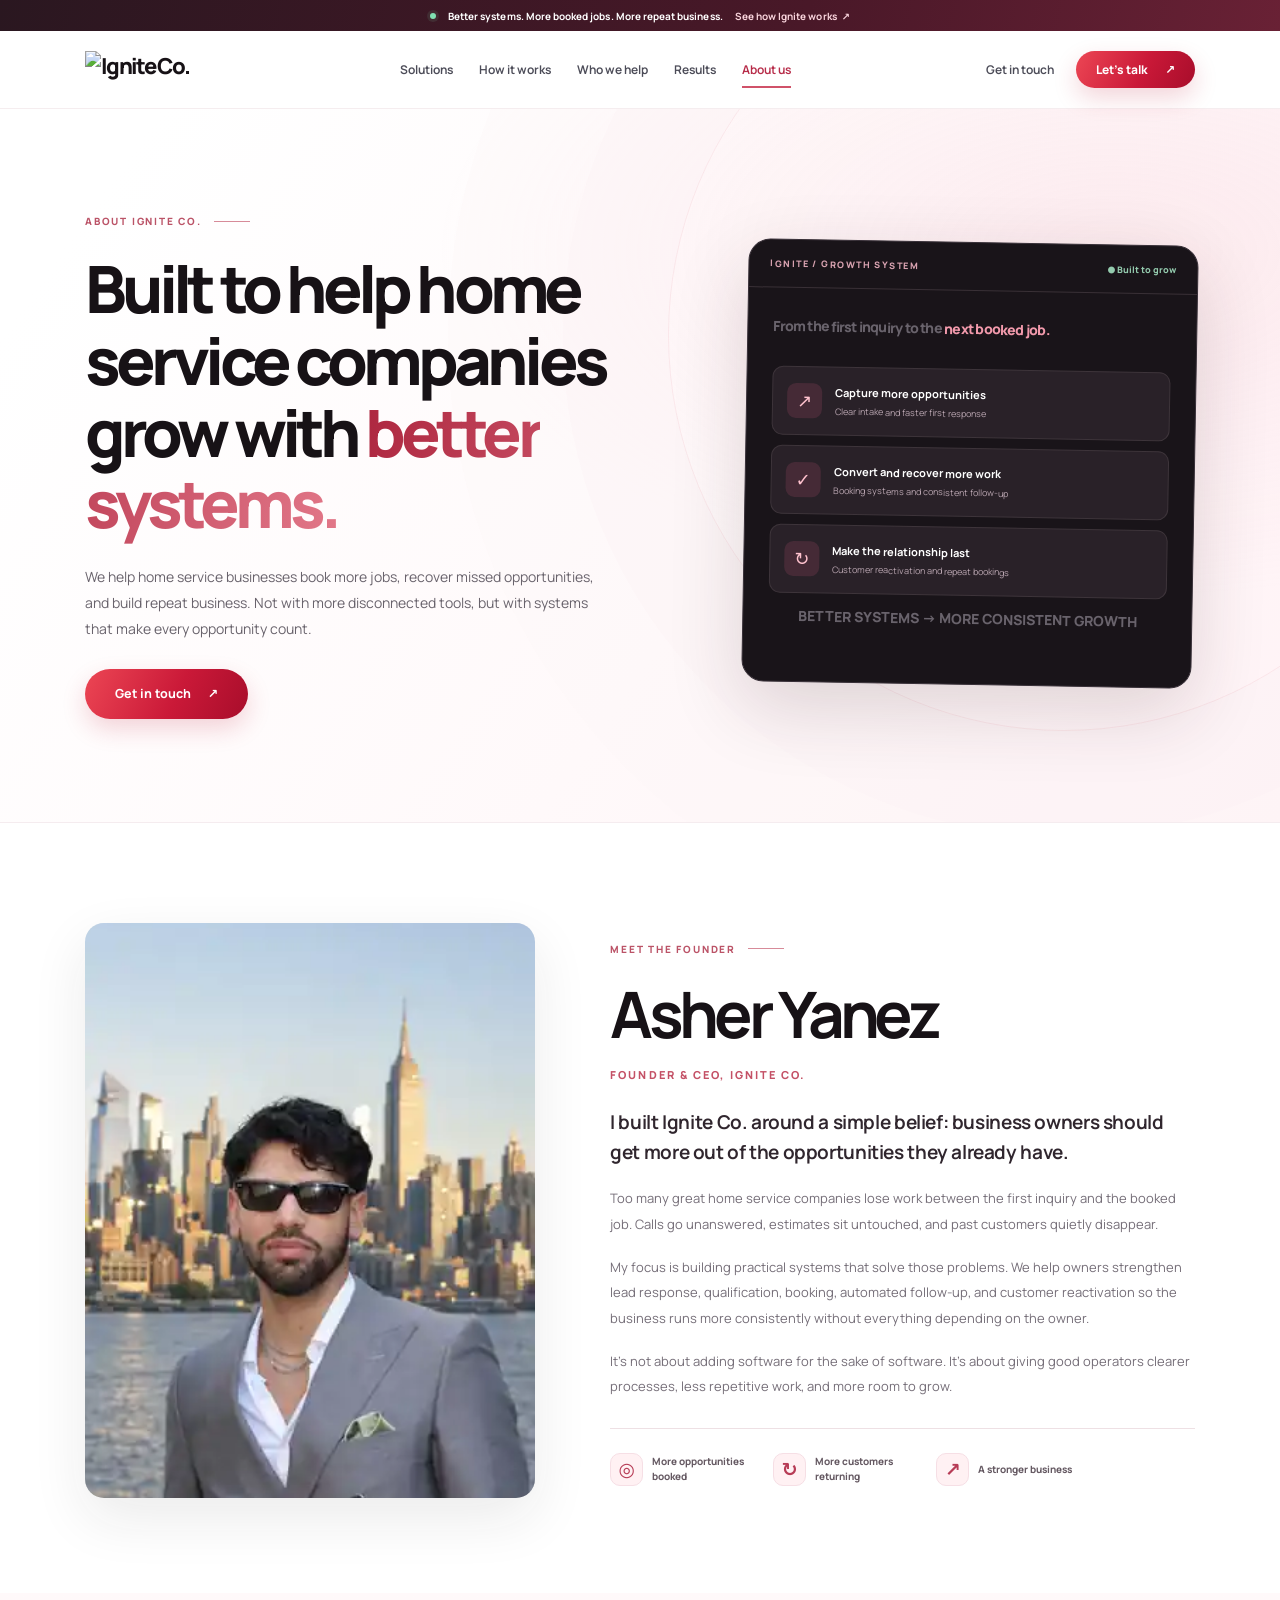
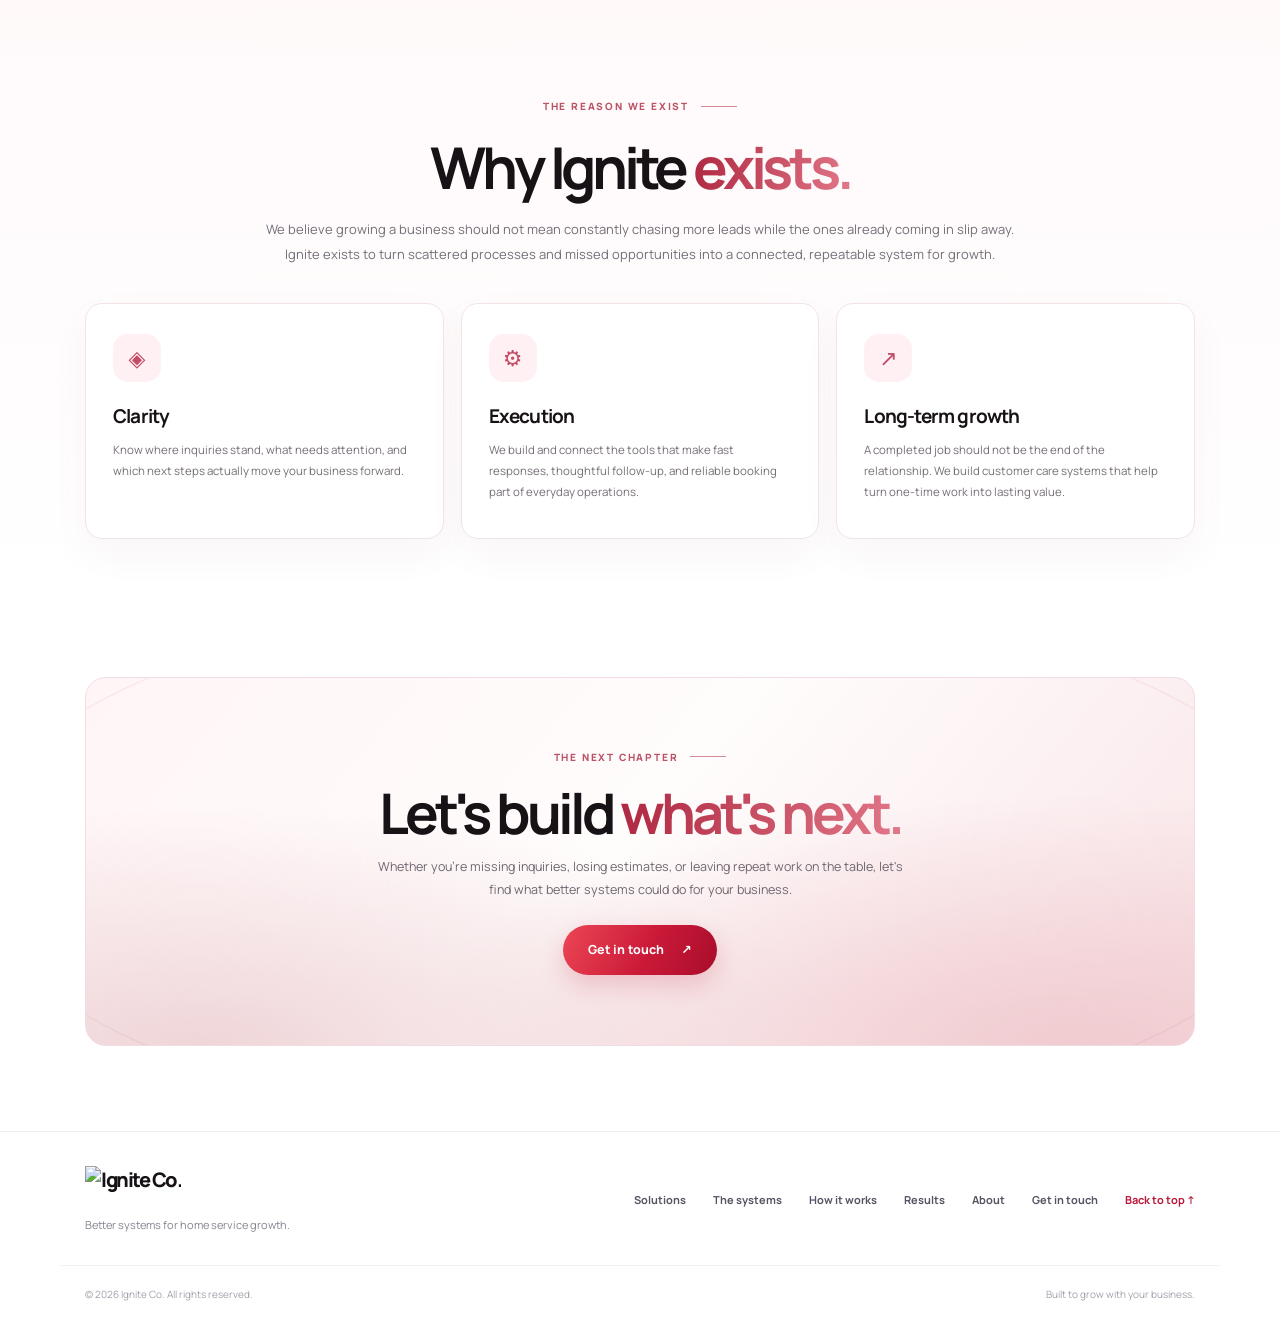
==== commit 9501d917: "Launch connected Solutions page and link from Ignite Co. navigation" ====
--- a/about.html
+++ b/about.html
@@ -26,11 +26,11 @@
   <header class="header" id="top">
     <div class="nav-shell">
       <a class="brand" href="./" aria-label="Ignite Co. homepage"><img class="brand-logo" src="https://assets.cdn.filesafe.space/bF1dT8IAVuvat84LkAVe/media/6a03b7c8f90b5bc73b099791.png" alt="Ignite Co." /></a>
-      <nav class="nav-links" aria-label="Main navigation"><a href="./#systems">The systems</a><a href="./#how-it-works">How it works</a><a href="./#industries">Who we help</a><a href="./#results">Results</a><a href="./about.html" class="nav-active" aria-current="page">About us</a></nav>
+      <nav class="nav-links" aria-label="Main navigation"><a href="./solutions.html">Solutions</a><a href="./#how-it-works">How it works</a><a href="./#industries">Who we help</a><a href="./#results">Results</a><a href="./about.html" class="nav-active" aria-current="page">About us</a></nav>
       <div class="nav-actions"><a class="nav-contact" href="./#contact">Get in touch</a><a href="./#contact" class="btn btn-dark btn-nav">Let's talk <span aria-hidden="true">↗</span></a></div>
       <button class="menu-toggle" id="menu-toggle" aria-label="Open navigation" aria-expanded="false" aria-controls="mobile-menu" type="button"><span></span><span></span><span></span></button>
     </div>
-    <nav id="mobile-menu" class="mobile-menu" aria-label="Mobile navigation" hidden><a href="./">Home</a><a href="./#systems">The systems</a><a href="./#how-it-works">How it works</a><a href="./#industries">Who we help</a><a href="./#results">Results</a><a href="./about.html" aria-current="page">About us</a><a class="mobile-cta" href="./#contact">Let's talk ↗</a></nav>
+    <nav id="mobile-menu" class="mobile-menu" aria-label="Mobile navigation" hidden><a href="./">Home</a><a href="./solutions.html">Solutions</a><a href="./#systems">The systems</a><a href="./#how-it-works">How it works</a><a href="./#industries">Who we help</a><a href="./#results">Results</a><a href="./about.html" aria-current="page">About us</a><a class="mobile-cta" href="./#contact">Let's talk ↗</a></nav>
   </header>
   <main>
     <section class="about-hero" aria-labelledby="about-title">
@@ -98,7 +98,7 @@
   <footer class="footer about-footer">
     <div class="container footer-inner">
       <div><a class="brand footer-brand" href="./"><img class="brand-logo" src="https://assets.cdn.filesafe.space/bF1dT8IAVuvat84LkAVe/media/6a03b7c8f90b5bc73b099791.png" alt="Ignite Co." loading="lazy" /></a><p>Better systems for home service growth.</p></div>
-      <div class="footer-right"><a href="./#systems">The systems</a><a href="./#how-it-works">How it works</a><a href="./#results">Results</a><a href="./about.html" aria-current="page">About</a><a href="./#contact">Get in touch</a><a href="#top" class="back-top">Back to top ↑</a></div>
+      <div class="footer-right"><a href="./solutions.html">Solutions</a><a href="./#systems">The systems</a><a href="./#how-it-works">How it works</a><a href="./#results">Results</a><a href="./about.html" aria-current="page">About</a><a href="./#contact">Get in touch</a><a href="#top" class="back-top">Back to top ↑</a></div>
     </div>
     <div class="container footer-bottom"><span>© <span id="year">2026</span> Ignite Co. All rights reserved.</span><span>Built to grow with your business.</span></div>
   </footer>
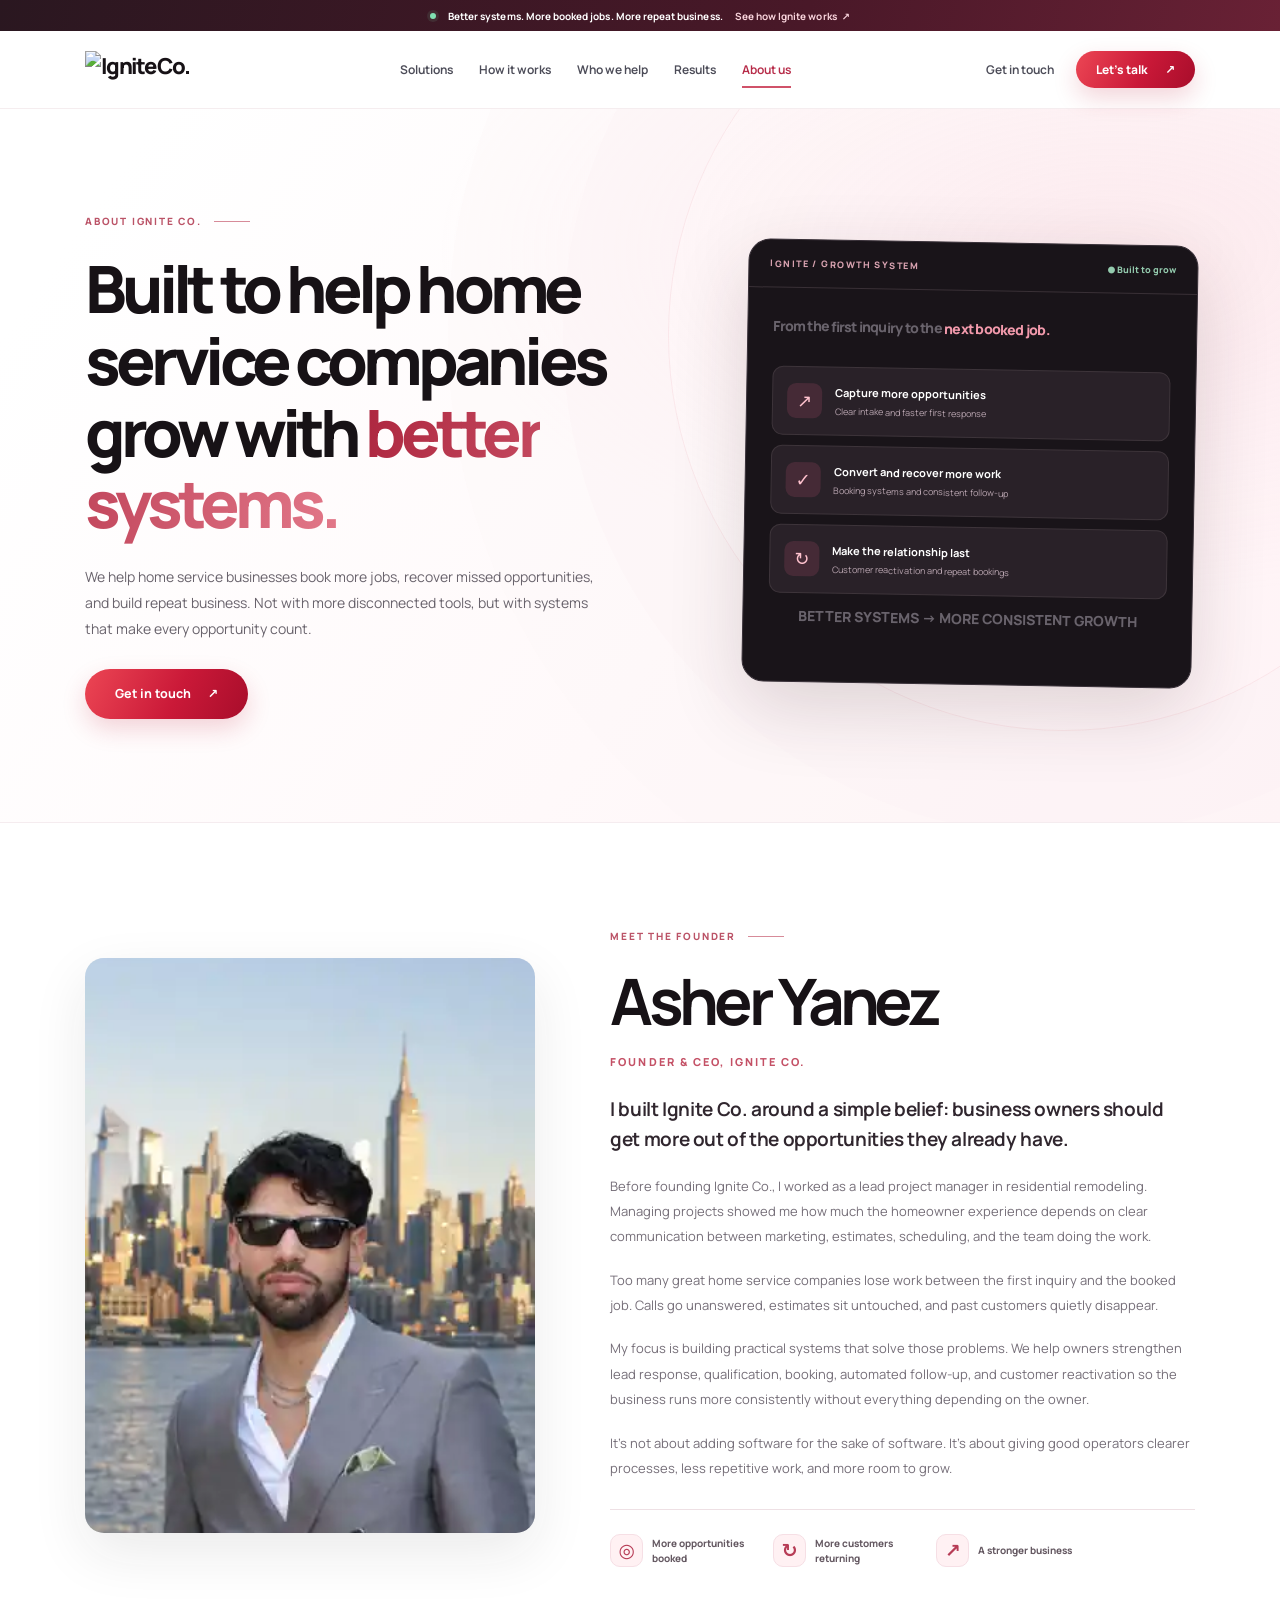
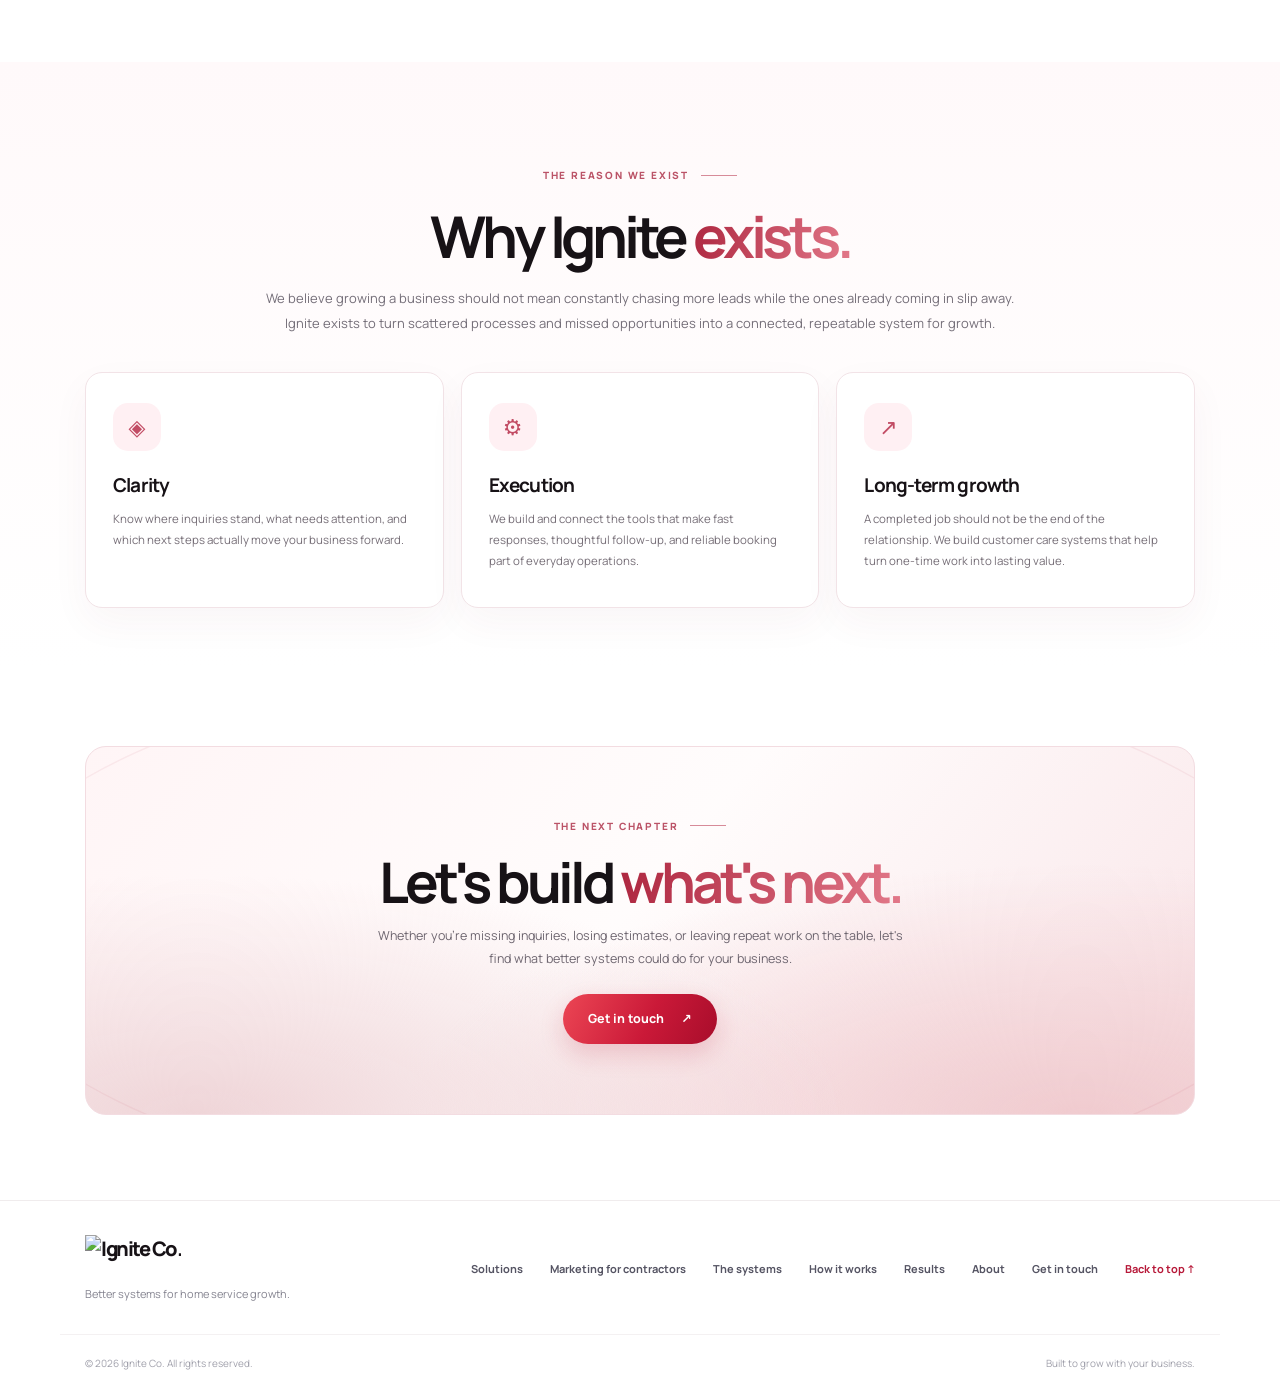
==== commit cacedeca: "Improve home-service SEO positioning and publish home improvement marketing guide" ====
--- a/about.html
+++ b/about.html
@@ -61,6 +61,7 @@
           <h2 id="founder-name">Asher Yanez</h2>
           <span class="about-role">Founder &amp; CEO, Ignite Co.</span>
           <p class="about-founder-lead">I built Ignite Co. around a simple belief: business owners should get more out of the opportunities they already have.</p>
+          <p>Before founding Ignite Co., I worked as a lead project manager in residential remodeling. Managing projects showed me how much the homeowner experience depends on clear communication between marketing, estimates, scheduling, and the team doing the work.</p>
           <p>Too many great home service companies lose work between the first inquiry and the booked job. Calls go unanswered, estimates sit untouched, and past customers quietly disappear.</p>
           <p>My focus is building practical systems that solve those problems. We help owners strengthen lead response, qualification, booking, automated follow-up, and customer reactivation so the business runs more consistently without everything depending on the owner.</p>
           <p>It's not about adding software for the sake of software. It's about giving good operators clearer processes, less repetitive work, and more room to grow.</p>
@@ -98,7 +99,7 @@
   <footer class="footer about-footer">
     <div class="container footer-inner">
       <div><a class="brand footer-brand" href="./"><img class="brand-logo" src="https://assets.cdn.filesafe.space/bF1dT8IAVuvat84LkAVe/media/6a03b7c8f90b5bc73b099791.png" alt="Ignite Co." loading="lazy" /></a><p>Better systems for home service growth.</p></div>
-      <div class="footer-right"><a href="./solutions.html">Solutions</a><a href="./#systems">The systems</a><a href="./#how-it-works">How it works</a><a href="./#results">Results</a><a href="./about.html" aria-current="page">About</a><a href="./#contact">Get in touch</a><a href="#top" class="back-top">Back to top ↑</a></div>
+      <div class="footer-right"><a href="./solutions.html">Solutions</a><a href="./home-improvement-marketing-agency.html">Marketing for contractors</a><a href="./#systems">The systems</a><a href="./#how-it-works">How it works</a><a href="./#results">Results</a><a href="./about.html" aria-current="page">About</a><a href="./#contact">Get in touch</a><a href="#top" class="back-top">Back to top ↑</a></div>
     </div>
     <div class="container footer-bottom"><span>© <span id="year">2026</span> Ignite Co. All rights reserved.</span><span>Built to grow with your business.</span></div>
   </footer>
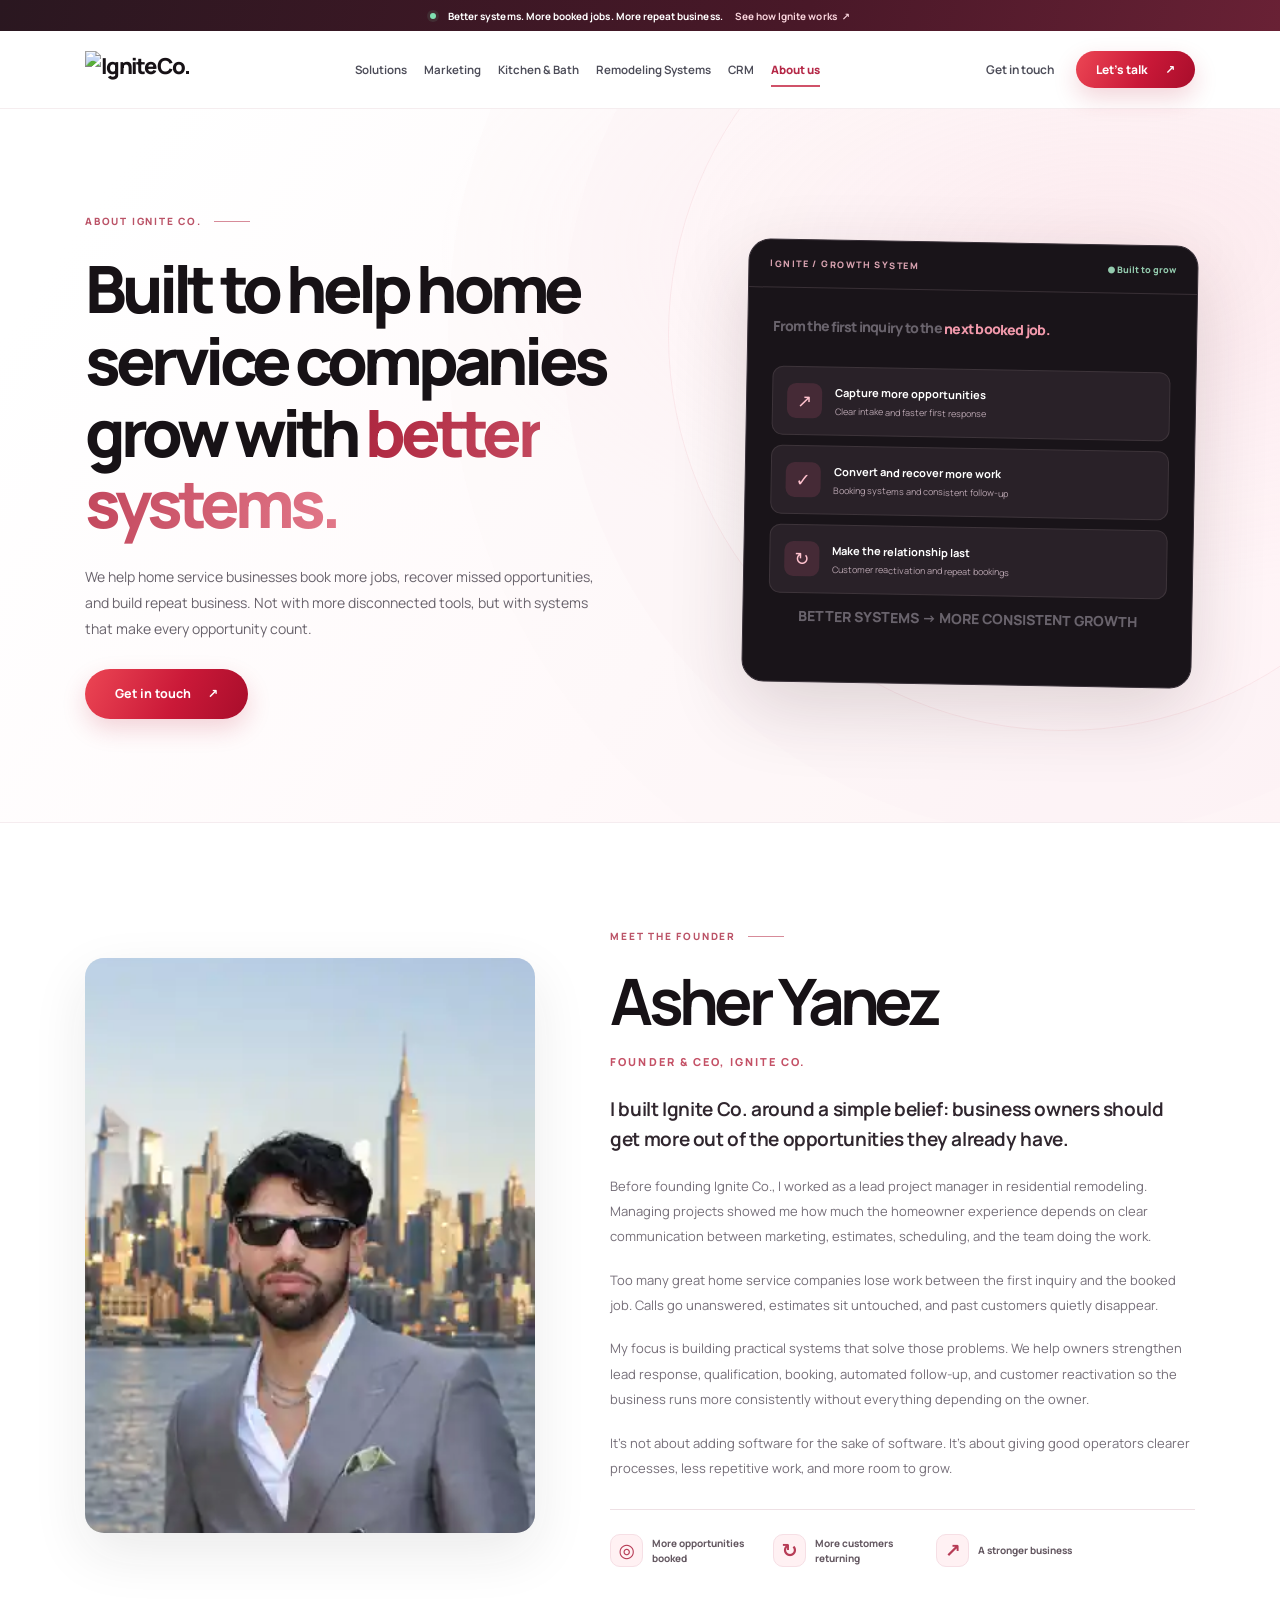
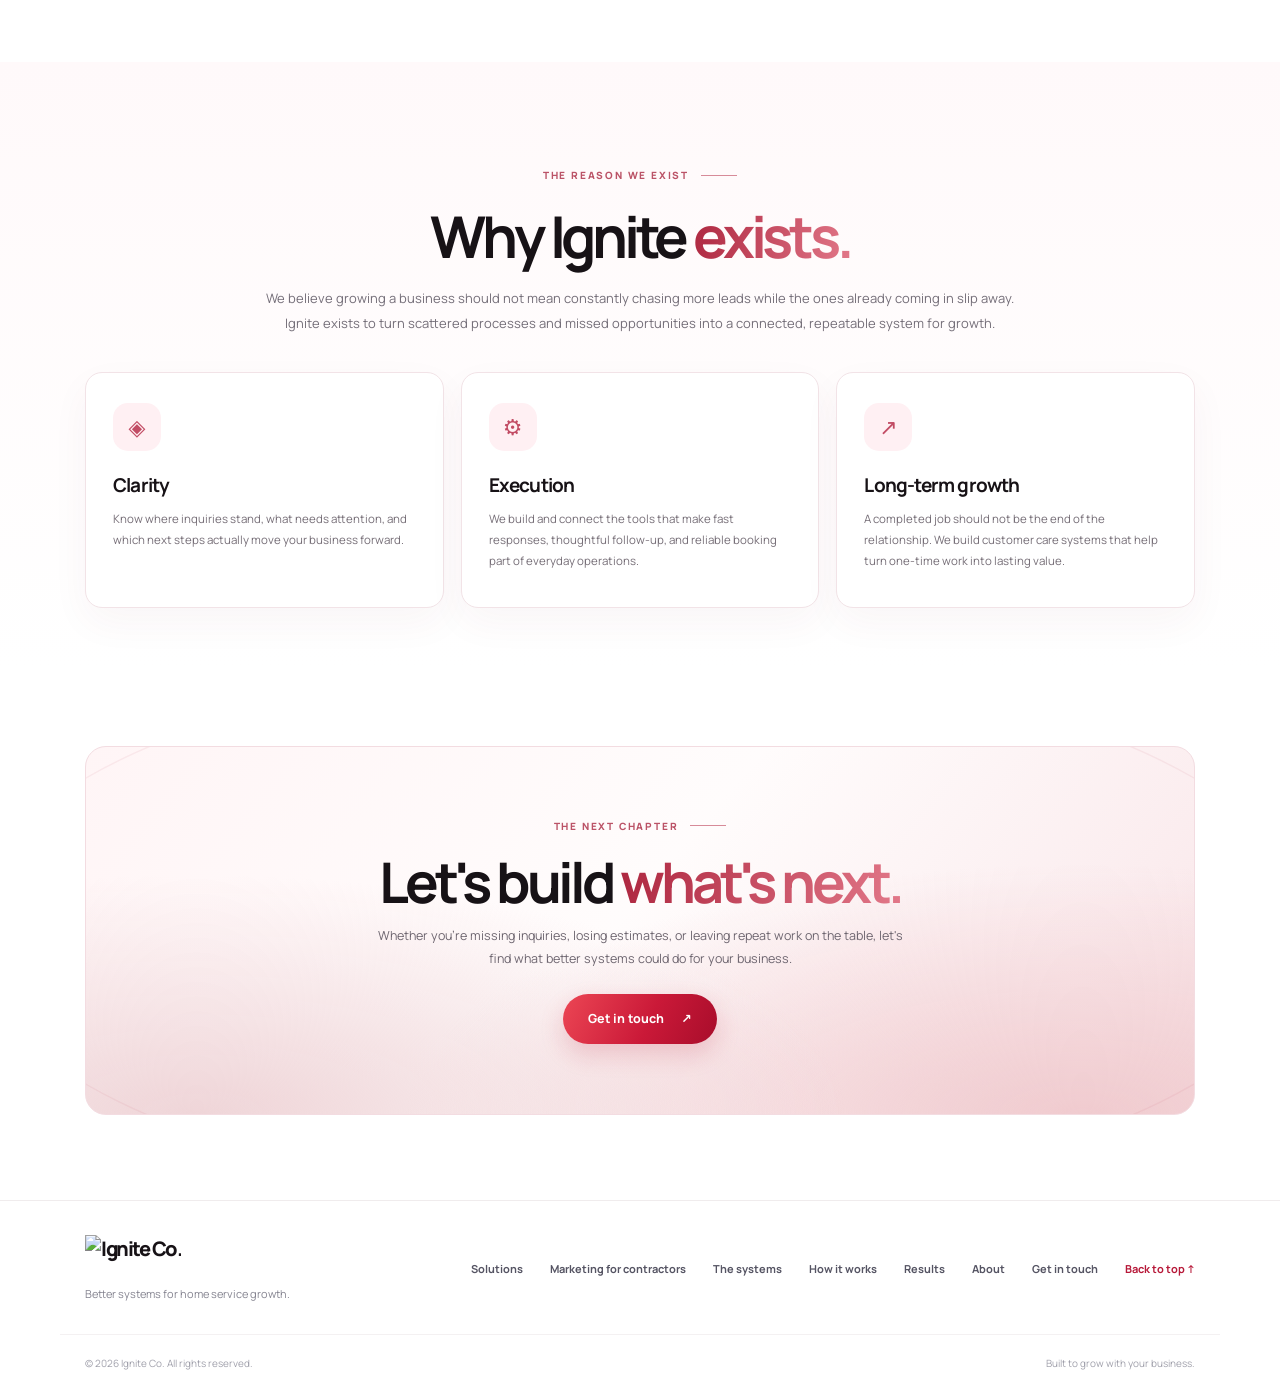
==== commit 091fa315: "Connect SEO service pages in global navigation and homepage explore section" ====
--- a/about.html
+++ b/about.html
@@ -20,17 +20,18 @@
   <link rel="stylesheet" href="./about.css" />
   <script type="application/ld+json">{"@context":"https://schema.org","@type":"AboutPage","url":"https://www.igniteco.org/about.html","name":"About Ignite Co.","description":"About Ignite Co. and its founder, Asher Yanez.","mainEntity":{"@type":"Organization","name":"Ignite Co.","url":"https://www.igniteco.org/","founder":{"@type":"Person","name":"Asher Yanez","jobTitle":"Founder and CEO"}}}</script>
   <title>About Ignite Co. | Meet Founder & CEO Asher Yanez</title>
+  <link rel="stylesheet" href="./site-navigation.css" />
 </head>
 <body class="about-page">
   <div class="announcement"><span class="announcement-dot"></span><span>Better systems. More booked jobs. More repeat business.</span><a href="./#how-it-works">See how Ignite works <span aria-hidden="true">↗</span></a></div>
   <header class="header" id="top">
     <div class="nav-shell">
       <a class="brand" href="./" aria-label="Ignite Co. homepage"><img class="brand-logo" src="https://assets.cdn.filesafe.space/bF1dT8IAVuvat84LkAVe/media/6a03b7c8f90b5bc73b099791.png" alt="Ignite Co." /></a>
-      <nav class="nav-links" aria-label="Main navigation"><a href="./solutions.html">Solutions</a><a href="./#how-it-works">How it works</a><a href="./#industries">Who we help</a><a href="./#results">Results</a><a href="./about.html" class="nav-active" aria-current="page">About us</a></nav>
+      <nav class="nav-links" aria-label="Main navigation"><a href="./solutions.html">Solutions</a><a href="./home-improvement-marketing-agency.html">Marketing</a><a href="./kitchen-bath-remodeling-marketing.html">Kitchen & Bath</a><a href="./remodeling-contractor-marketing-automation.html">Remodeling Systems</a><a href="./home-service-crm-automation.html">CRM</a><a href="./about.html" class="nav-active" aria-current="page">About us</a></nav>
       <div class="nav-actions"><a class="nav-contact" href="./#contact">Get in touch</a><a href="./#contact" class="btn btn-dark btn-nav">Let's talk <span aria-hidden="true">↗</span></a></div>
       <button class="menu-toggle" id="menu-toggle" aria-label="Open navigation" aria-expanded="false" aria-controls="mobile-menu" type="button"><span></span><span></span><span></span></button>
     </div>
-    <nav id="mobile-menu" class="mobile-menu" aria-label="Mobile navigation" hidden><a href="./">Home</a><a href="./solutions.html">Solutions</a><a href="./#systems">The systems</a><a href="./#how-it-works">How it works</a><a href="./#industries">Who we help</a><a href="./#results">Results</a><a href="./about.html" aria-current="page">About us</a><a class="mobile-cta" href="./#contact">Let's talk ↗</a></nav>
+    <nav id="mobile-menu" class="mobile-menu" aria-label="Mobile navigation" hidden><a href="./">Home</a><a href="./solutions.html">Solutions</a><a href="./home-improvement-marketing-agency.html">Marketing</a><a href="./kitchen-bath-remodeling-marketing.html">Kitchen & Bath</a><a href="./remodeling-contractor-marketing-automation.html">Remodeling Systems</a><a href="./home-service-crm-automation.html">CRM</a><a href="./about.html" aria-current="page">About us</a><a class="mobile-cta" href="./#contact">Let's talk ↗</a></nav>
   </header>
   <main>
     <section class="about-hero" aria-labelledby="about-title">
--- a/site-navigation.css
+++ b/site-navigation.css
@@ -0,0 +1,43 @@
+/* Consistent direct navigation across Ignite Co.'s main and service pages. */
+.nav-shell{gap:16px}
+.nav-shell .nav-links{gap:17px;margin-left:0;flex-wrap:nowrap}
+.nav-shell .nav-links a{white-space:nowrap;font-size:11.5px}
+.nav-shell .nav-links a[aria-current="page"]{color:#b52847;font-weight:800}
+.footer-right{flex-wrap:wrap}
+.explore-services{background:#fff;padding:92px 0 98px}
+.explore-services-heading{text-align:center;max-width:700px;margin:0 auto 37px}
+.explore-services-heading .section-label{justify-content:center}
+.explore-services-heading h2{font-size:clamp(34px,4vw,53px);letter-spacing:-.07em;line-height:1.16;margin:17px 0}
+.explore-services-heading h2 em{font-style:normal;color:#b52d48}
+.explore-services-heading p{font-size:13px;line-height:1.85;color:#71717e;margin:0 auto;max-width:560px}
+.explore-services-grid{display:grid;grid-template-columns:repeat(2,minmax(0,1fr));gap:15px;max-width:1020px;margin:auto}
+.explore-services-card{display:flex;flex-direction:column;min-height:242px;background:linear-gradient(145deg,#fff 30%,#fff8f9 100%);border:1px solid #f0e4e7;border-radius:18px;padding:26px 28px;transition:transform .22s ease,border-color .22s ease,box-shadow .22s ease}
+.explore-services-card:hover{transform:translateY(-3px);border-color:#e9bdc7;box-shadow:0 16px 33px rgba(89,38,51,.08)}
+.explore-services-card:focus-visible{outline:3px solid #b83350;outline-offset:3px}
+.explore-services-card-top{display:flex;justify-content:space-between;align-items:center;margin-bottom:20px}
+.explore-services-number{font-size:11px;font-weight:800;color:#b53450;background:#fff0f2;border:1px solid #f8dfe4;padding:7px 9px;border-radius:7px}
+.explore-services-arrow{font-size:19px;color:#b53450}
+.explore-services-eyebrow{font-size:10px;letter-spacing:.1em;color:#a45164;font-weight:800;margin-bottom:10px}
+.explore-services-card strong{font-size:21px;font-weight:800;letter-spacing:-.055em;line-height:1.23}
+.explore-services-description{font-size:12px;line-height:1.75;color:#6a6672;margin-top:10px;max-width:420px}
+.explore-services-action{margin-top:auto;padding-top:22px;color:#af2e4b;font-size:11px;font-weight:800;display:inline-flex;align-items:center;gap:10px}
+.explore-services-more{text-align:center;margin:27px 0 0}
+.explore-services-more a{font-size:12px;font-weight:800;color:#9c2c46;border-bottom:1px solid #e9acb7;padding-bottom:5px}
+@media(max-width:1050px){
+  .nav-shell .nav-links,.nav-shell .nav-actions{display:none}
+  .nav-shell .menu-toggle{display:block}
+  .mobile-menu:not([hidden]){display:flex;flex-direction:column;gap:0;background:rgba(255,255,255,.99);padding:8px 27px 18px;border-top:1px solid #efeff1;border-bottom:1px solid #efeff1;box-shadow:0 15px 30px rgba(0,0,0,.04)}
+  .mobile-menu a{padding:13px 5px;font-size:13px;font-weight:700}
+  .mobile-menu a[aria-current="page"]{color:#b52847}
+  .mobile-menu .mobile-cta{color:#c15c6d}
+}
+@media(max-width:700px){
+  .explore-services{padding:65px 0 73px}
+  .explore-services-heading{margin-bottom:27px;padding:0 4px}
+  .explore-services-heading h2{font-size:clamp(32px,9vw,43px)}
+  .explore-services-grid{grid-template-columns:1fr;gap:12px}
+  .explore-services-card{min-height:0;padding:23px 22px}
+  .explore-services-card-top{margin-bottom:17px}
+  .explore-services-card strong{font-size:20px}
+}
+@media(prefers-reduced-motion:reduce){.explore-services-card{transition:none}}
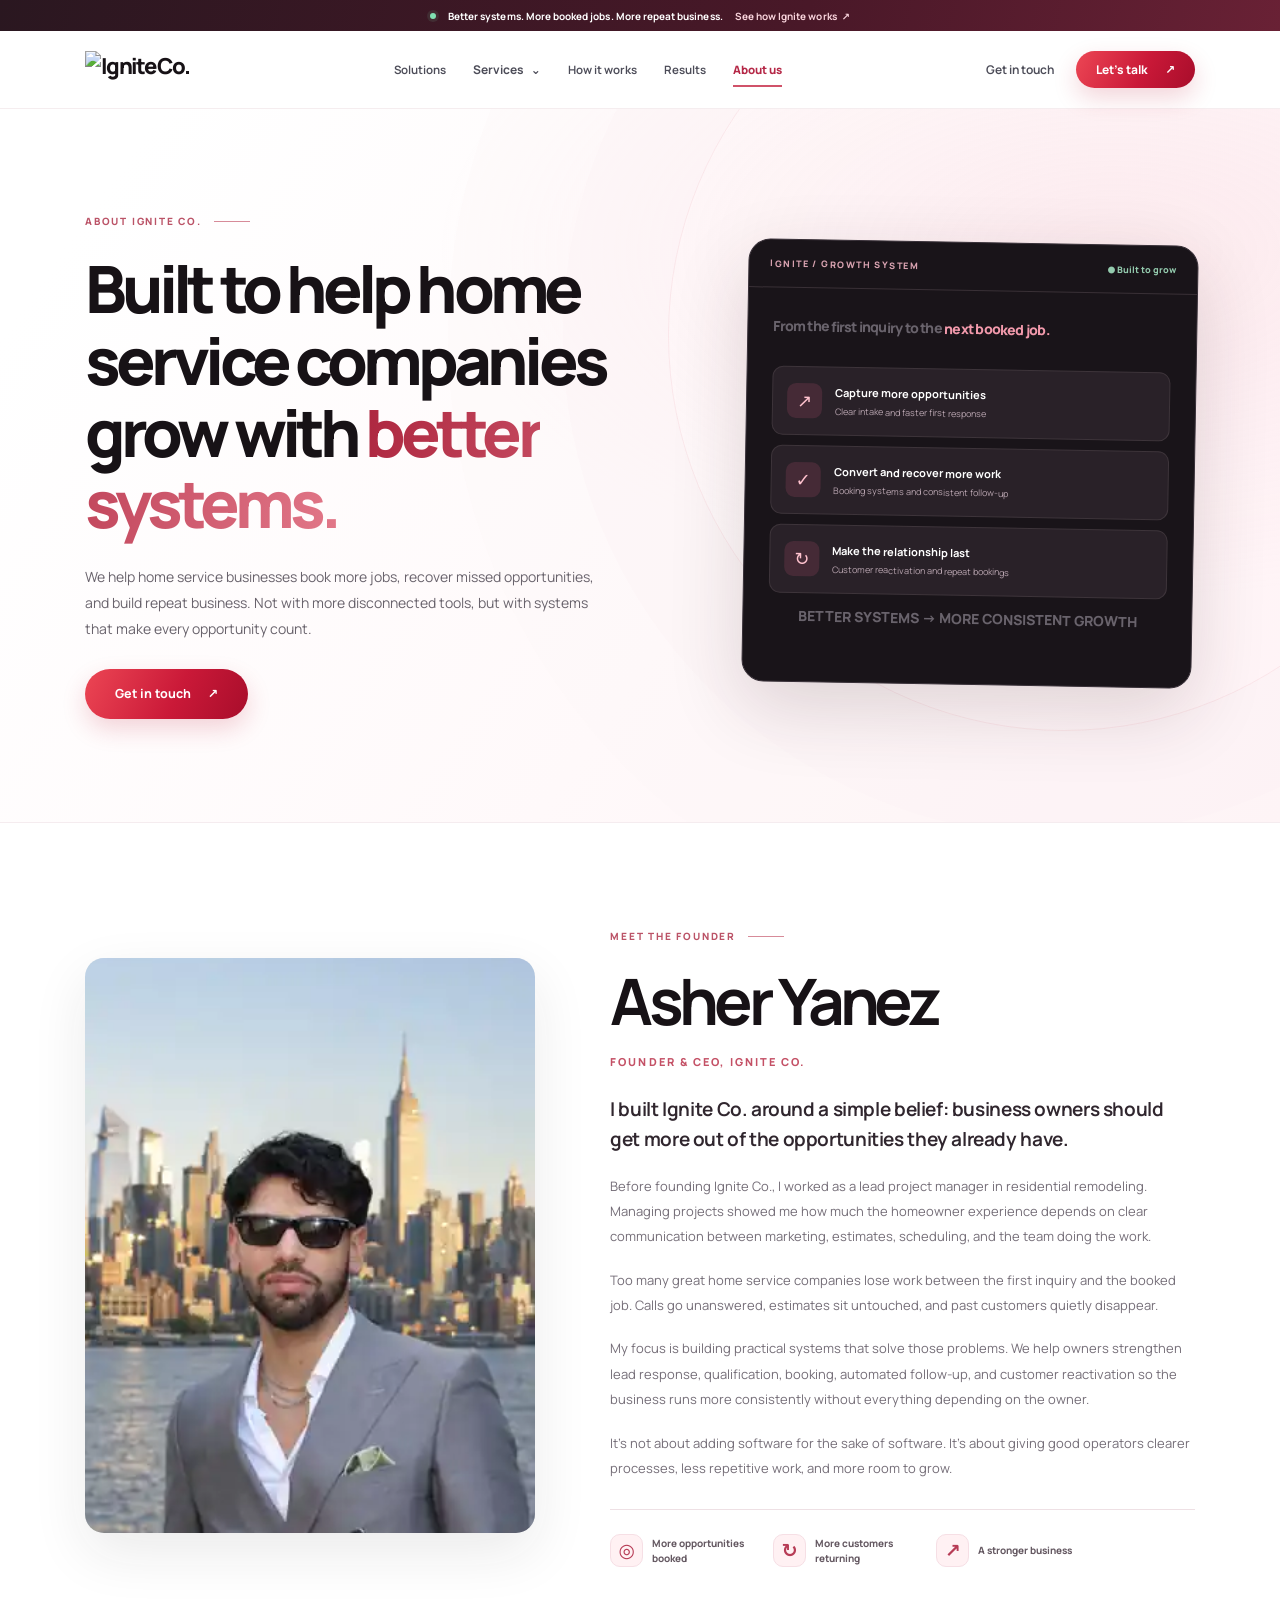
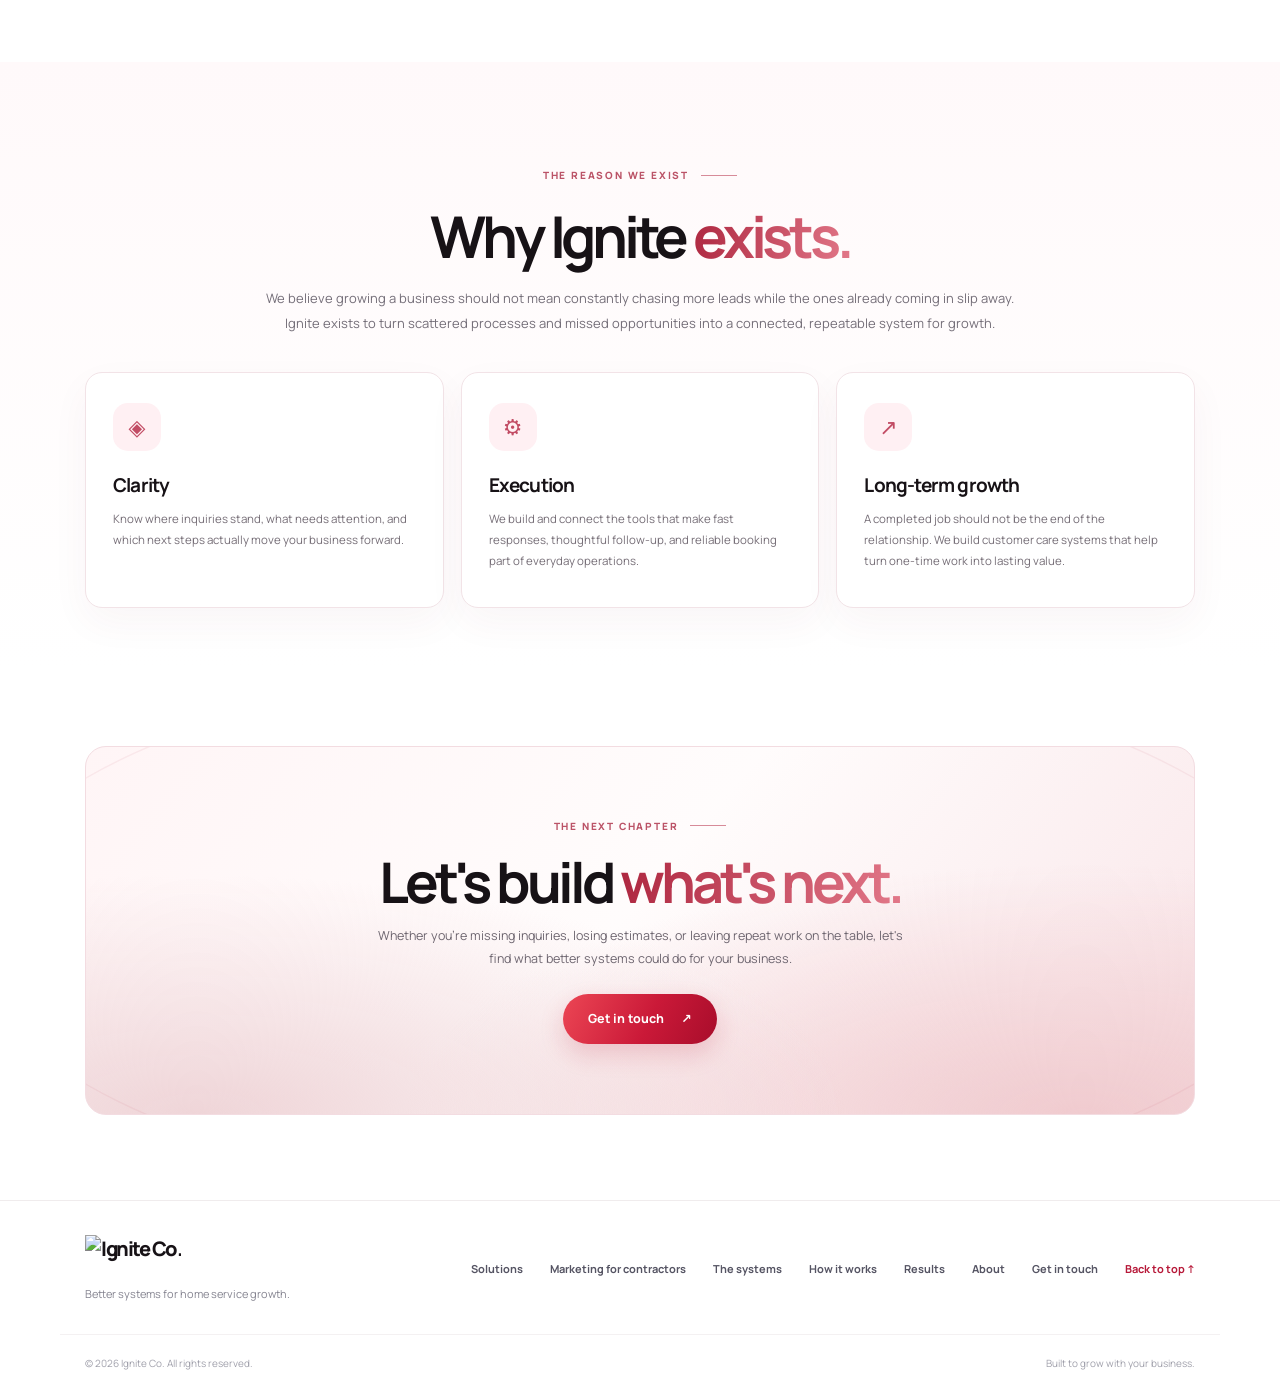
==== commit e966fca8: "Group SEO pages in accessible desktop and mobile Services menus" ====
--- a/about.html
+++ b/about.html
@@ -27,11 +27,11 @@
   <header class="header" id="top">
     <div class="nav-shell">
       <a class="brand" href="./" aria-label="Ignite Co. homepage"><img class="brand-logo" src="https://assets.cdn.filesafe.space/bF1dT8IAVuvat84LkAVe/media/6a03b7c8f90b5bc73b099791.png" alt="Ignite Co." /></a>
-      <nav class="nav-links" aria-label="Main navigation"><a href="./solutions.html">Solutions</a><a href="./home-improvement-marketing-agency.html">Marketing</a><a href="./kitchen-bath-remodeling-marketing.html">Kitchen & Bath</a><a href="./remodeling-contractor-marketing-automation.html">Remodeling Systems</a><a href="./home-service-crm-automation.html">CRM</a><a href="./about.html" class="nav-active" aria-current="page">About us</a></nav>
+      <nav class="nav-links" aria-label="Main navigation"><a href="./solutions.html">Solutions</a><details class="nav-services"><summary>Services <span aria-hidden="true">⌄</span></summary><div class="nav-services-panel"><a href="./home-improvement-marketing-agency.html">Home improvement marketing</a><a href="./kitchen-bath-remodeling-marketing.html">Kitchen & bath marketing</a><a href="./remodeling-contractor-marketing-automation.html">Remodeling automation</a><a href="./home-service-crm-automation.html">Home service CRM & follow-up</a></div></details><a href="./#how-it-works">How it works</a><a href="./#results">Results</a><a href="./about.html" class="nav-active" aria-current="page">About us</a></nav>
       <div class="nav-actions"><a class="nav-contact" href="./#contact">Get in touch</a><a href="./#contact" class="btn btn-dark btn-nav">Let's talk <span aria-hidden="true">↗</span></a></div>
       <button class="menu-toggle" id="menu-toggle" aria-label="Open navigation" aria-expanded="false" aria-controls="mobile-menu" type="button"><span></span><span></span><span></span></button>
     </div>
-    <nav id="mobile-menu" class="mobile-menu" aria-label="Mobile navigation" hidden><a href="./">Home</a><a href="./solutions.html">Solutions</a><a href="./home-improvement-marketing-agency.html">Marketing</a><a href="./kitchen-bath-remodeling-marketing.html">Kitchen & Bath</a><a href="./remodeling-contractor-marketing-automation.html">Remodeling Systems</a><a href="./home-service-crm-automation.html">CRM</a><a href="./about.html" aria-current="page">About us</a><a class="mobile-cta" href="./#contact">Let's talk ↗</a></nav>
+    <nav id="mobile-menu" class="mobile-menu" aria-label="Mobile navigation" hidden><a href="./">Home</a><a href="./solutions.html">Solutions</a><details class="mobile-services"><summary>Services <span aria-hidden="true">⌄</span></summary><div class="mobile-services-panel"><a href="./home-improvement-marketing-agency.html">Home improvement marketing</a><a href="./kitchen-bath-remodeling-marketing.html">Kitchen & bath marketing</a><a href="./remodeling-contractor-marketing-automation.html">Remodeling automation</a><a href="./home-service-crm-automation.html">Home service CRM & follow-up</a></div></details><a href="./#how-it-works">How it works</a><a href="./#results">Results</a><a href="./about.html" aria-current="page">About us</a><a class="mobile-cta" href="./#contact">Let's talk ↗</a></nav>
   </header>
   <main>
     <section class="about-hero" aria-labelledby="about-title">
@@ -105,5 +105,6 @@
     <div class="container footer-bottom"><span>© <span id="year">2026</span> Ignite Co. All rights reserved.</span><span>Built to grow with your business.</span></div>
   </footer>
   <script src="./about.js" defer></script>
+  <script src="./service-menu.js" defer></script>
 </body>
 </html>
--- a/site-navigation.css
+++ b/site-navigation.css
@@ -41,3 +41,23 @@
   .explore-services-card strong{font-size:20px}
 }
 @media(prefers-reduced-motion:reduce){.explore-services-card{transition:none}}
+
+/* Compact, accessible service navigation. All SEO pages remain linked in the DOM. */
+.nav-shell .nav-links{gap:27px}
+.nav-services{position:relative;z-index:45}
+.nav-services>summary{font-size:12px;font-weight:700;color:#4c4c58;list-style:none;cursor:pointer;display:inline-flex;align-items:center;gap:7px;white-space:nowrap;padding:10px 0}
+.nav-services>summary::-webkit-details-marker,.mobile-services>summary::-webkit-details-marker{display:none}
+.nav-services>summary span,.mobile-services>summary span{display:inline-block;font-size:12px;transition:transform .15s}
+.nav-services[open]>summary span,.mobile-services[open]>summary span{transform:rotate(180deg)}
+.nav-services>summary:hover,.nav-services>summary.nav-services-active,.nav-services[open]>summary{color:#b52847}
+.nav-services>summary:focus-visible,.mobile-services>summary:focus-visible{outline:2px solid #b52847;outline-offset:5px;border-radius:4px}
+.nav-services-panel{position:absolute;top:calc(100% + 10px);left:-19px;width:min(310px,92vw);padding:9px;display:flex;flex-direction:column;background:#fff;border:1px solid #f0e1e5;border-radius:13px;box-shadow:0 15px 45px rgba(41,21,27,.15)}
+.nav-links .nav-services-panel a{white-space:normal;font-size:12px;line-height:1.4;font-weight:700;padding:12px 14px;color:#45414a;border-radius:8px}
+.nav-links .nav-services-panel a:hover,.nav-links .nav-services-panel a[aria-current="page"]{background:#fff2f4;color:#ac2a49}
+.mobile-services{padding:0 5px;border-bottom:1px solid #f3edef}
+.mobile-services>summary{display:flex;justify-content:space-between;align-items:center;list-style:none;cursor:pointer;padding:13px 0;font-size:13px;font-weight:700;color:#4c4c58}
+.mobile-services>summary.nav-services-active{color:#b52847}
+.mobile-services-panel{display:flex;flex-direction:column;padding:0 0 9px 11px;border-left:2px solid #f5dce2;margin-left:4px}
+.mobile-menu .mobile-services-panel a{padding:10px 10px;font-size:12.5px;font-weight:650}
+.mobile-menu .mobile-services-panel a[aria-current="page"]{color:#a32e49;background:#fff5f6;border-radius:7px}
+@media(max-width:1050px){.nav-services-panel{position:static;box-shadow:none}}
